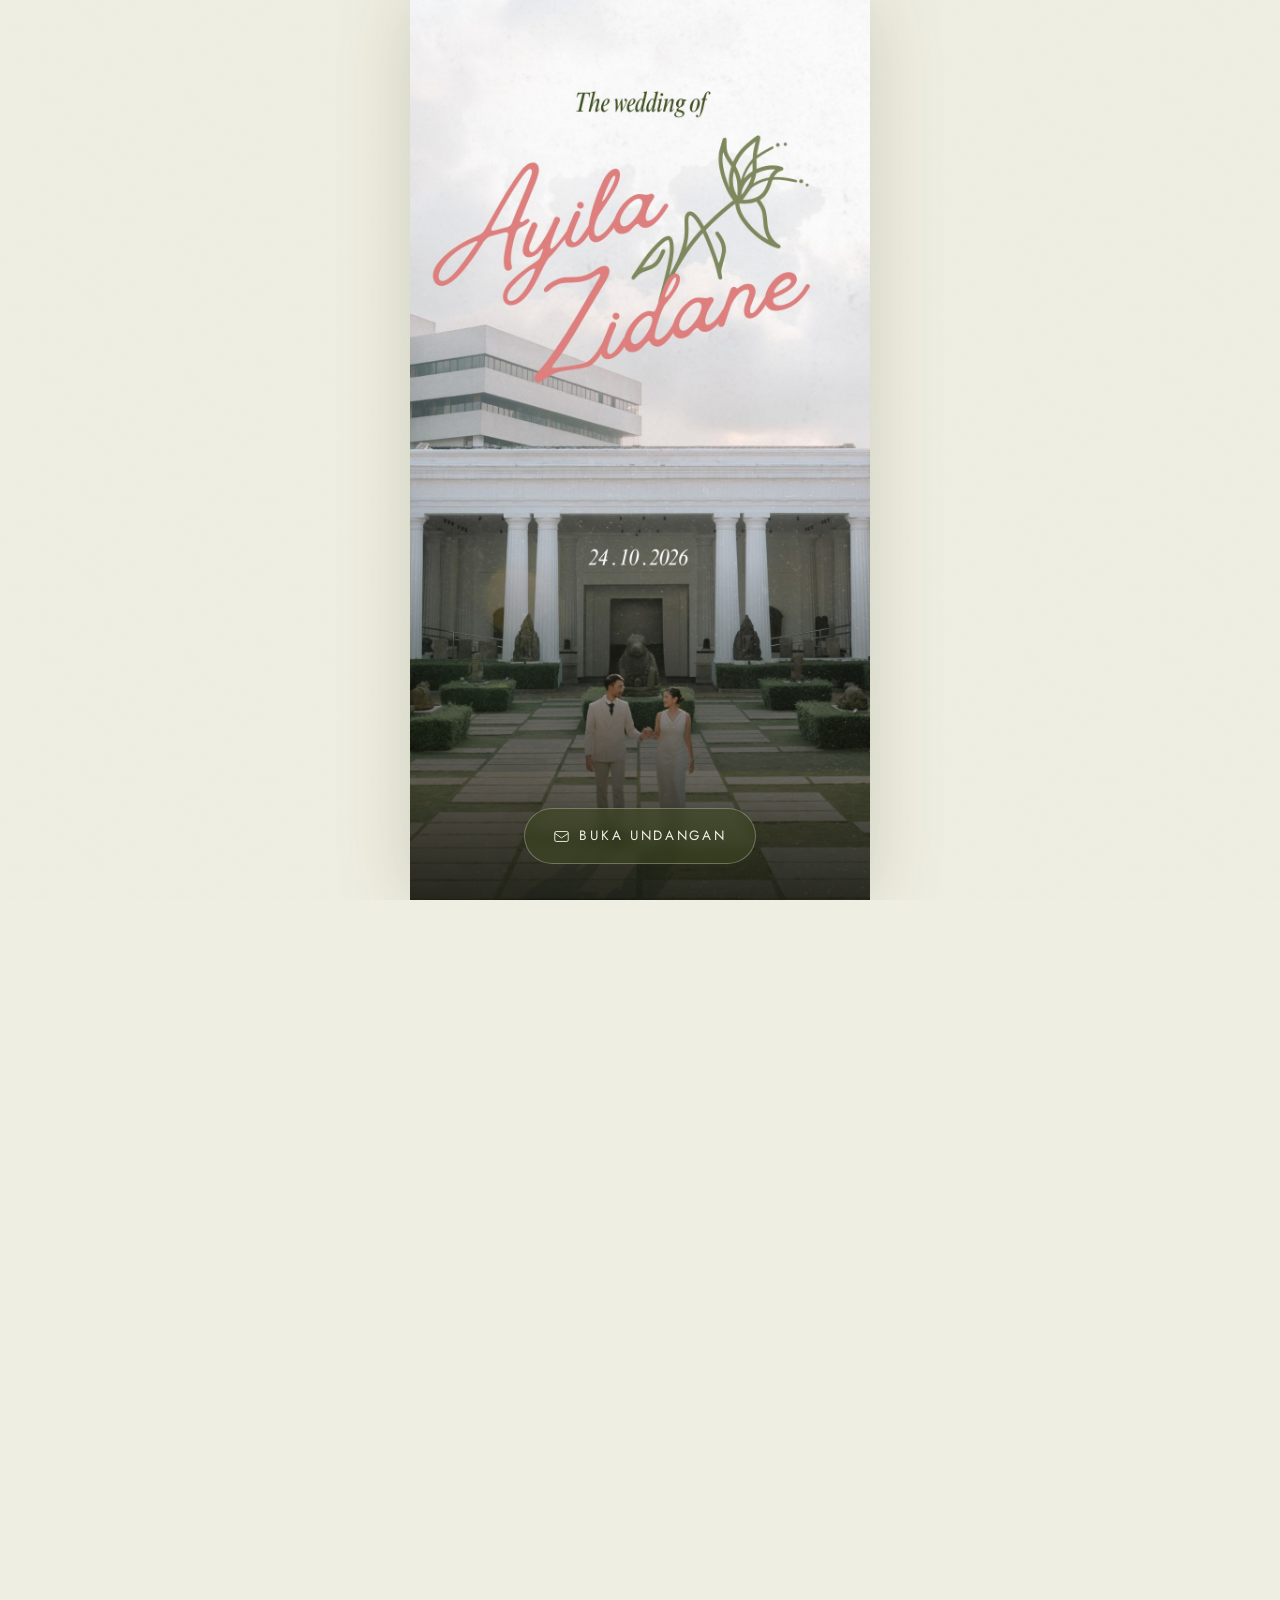
==== index.html @ 8ff5436b "Consolidate the gallery into one mixed "Our Moment" section after gift - Merged the two gallery sect" ====
<!DOCTYPE html>
<html lang="id">
<head>
<meta charset="utf-8">
<meta name="viewport" content="width=device-width, initial-scale=1, viewport-fit=cover, maximum-scale=5">
<meta name="theme-color" content="#efeee2">
<title>Wedding Invitation</title>
<meta name="description" content="Wedding Invitation">
<meta property="og:type" content="website">
<meta property="og:title" id="ogTitle" content="Wedding Invitation">
<meta property="og:description" id="ogDesc" content="">
<meta property="og:image" id="ogImage" content="">
<link rel="preconnect" href="https://fonts.googleapis.com">
<link rel="preconnect" href="https://fonts.gstatic.com" crossorigin>
<link href="https://fonts.googleapis.com/css2?family=Cormorant+Garamond:ital,wght@0,300;0,400;0,500;0,600;1,300;1,400&family=Jost:wght@300;400;500&family=Pinyon+Script&display=swap" rel="stylesheet">
<link rel="stylesheet" href="styles.css">
</head>
<body class="is-locked">

<!-- ============ SVG SPRITE (botanical ornaments + icons) ============ -->
<svg width="0" height="0" style="position:absolute" aria-hidden="true">
  <defs>
    <symbol id="i-leafcorner" viewBox="0 0 200 200">
      <g fill="none" stroke="currentColor" stroke-width="1.1" stroke-linecap="round">
        <path d="M6 194C6 108 62 34 150 8"/>
        <path d="M30 168c22-10 30-30 26-52M30 168c-14-18-12-38 2-52"/>
        <path d="M62 128c24-6 34-24 34-46M62 128c-16-16-18-36-6-52"/>
        <path d="M100 88c24-2 36-18 40-40M100 88c-14-18-14-38 0-52"/>
      </g>
      <g fill="currentColor" opacity=".5">
        <ellipse cx="56" cy="116" rx="9" ry="4" transform="rotate(-42 56 116)"/>
        <ellipse cx="92" cy="76" rx="9" ry="4" transform="rotate(-42 92 76)"/>
        <ellipse cx="128" cy="40" rx="9" ry="4" transform="rotate(-42 128 40)"/>
      </g>
    </symbol>
    <symbol id="i-rings" viewBox="0 0 24 24"><g fill="none" stroke="currentColor" stroke-width="1.3"><circle cx="9" cy="15" r="6"/><circle cx="15" cy="15" r="6"/><path d="M12 3.2 9.8 6.6h4.4z"/></g></symbol>
    <symbol id="i-glasses" viewBox="0 0 24 24"><g fill="none" stroke="currentColor" stroke-width="1.3" stroke-linecap="round"><path d="M4 3h6l-1.6 6a1.9 1.9 0 0 1-3.7 0z"/><path d="M7 12v8M5 20.5h4"/><path d="M14 3h6l-1.6 6a1.9 1.9 0 0 1-3.7 0z"/><path d="M17 12v8M15 20.5h4"/></g></symbol>
    <symbol id="i-pin" viewBox="0 0 24 24"><g fill="none" stroke="currentColor" stroke-width="1.3"><path d="M12 21s7-6.3 7-11.4A7 7 0 0 0 5 9.6C5 14.7 12 21 12 21z"/><circle cx="12" cy="9.6" r="2.6"/></g></symbol>
    <symbol id="i-cal" viewBox="0 0 24 24"><g fill="none" stroke="currentColor" stroke-width="1.3"><rect x="3.5" y="5" width="17" height="16" rx="2.5"/><path d="M3.5 10h17M8 3v4M16 3v4"/></g></symbol>
    <symbol id="i-gift" viewBox="0 0 24 24"><g fill="none" stroke="currentColor" stroke-width="1.3"><rect x="3" y="9" width="18" height="12" rx="2"/><path d="M3 13h18M12 9v12"/><path d="M12 9S10.5 3.8 8 4.2 7 9 12 9zM12 9s1.5-5.2 4-4.8S17 9 12 9z"/></g></symbol>
    <symbol id="i-copy" viewBox="0 0 24 24"><g fill="none" stroke="currentColor" stroke-width="1.4"><rect x="9" y="9" width="11" height="12" rx="2"/><path d="M15 6H6a2 2 0 0 0-2 2v9"/></g></symbol>
    <symbol id="i-note" viewBox="0 0 24 24"><g fill="none" stroke="currentColor" stroke-width="1.3" stroke-linecap="round"><path d="M9 18V5l11-2v13"/><circle cx="6" cy="18" r="3"/><circle cx="17" cy="16" r="3"/></g></symbol>
    <symbol id="i-quote" viewBox="0 0 32 24"><g fill="currentColor" opacity=".35"><path d="M0 24V13C0 5.8 4.2 1 11 0l1.4 3.4C8.4 4.6 6.3 7 6.2 10.4H12V24zM19 24V13C19 5.8 23.2 1 30 0l1.4 3.4C27.4 4.6 25.3 7 25.2 10.4H31V24z"/></g></symbol>
    <symbol id="i-tennis" viewBox="0 0 24 24"><g fill="none" stroke="currentColor" stroke-width="1.3"><circle cx="12" cy="12" r="9"/><path d="M4.2 7.2C7 9.6 7 14.4 4.2 16.8M19.8 7.2C17 9.6 17 14.4 19.8 16.8"/></g></symbol>
    <symbol id="i-tree" viewBox="0 0 24 24"><g fill="none" stroke="currentColor" stroke-width="1.3" stroke-linejoin="round" stroke-linecap="round"><path d="M12 2 7 10h3l-4.5 7H10v4h4v-4h4.5L14 10h3z"/></g></symbol>
    <symbol id="i-museum" viewBox="0 0 24 24"><g fill="none" stroke="currentColor" stroke-width="1.3" stroke-linecap="round" stroke-linejoin="round"><path d="M3 9 12 3l9 6"/><path d="M3.5 9.5h17v2h-17z"/><path d="M5.5 11.5v8M9.5 11.5v8M12 11.5v8M14.5 11.5v8M18.5 11.5v8"/><path d="M3 20.5h18"/></g></symbol>
    <symbol id="i-close" viewBox="0 0 24 24"><path d="M5 5l14 14M19 5 5 19" stroke="currentColor" stroke-width="1.6" stroke-linecap="round" fill="none"/></symbol>
    <symbol id="i-chevron" viewBox="0 0 24 24"><path d="M15 5 8 12l7 7" stroke="currentColor" stroke-width="1.6" fill="none" stroke-linecap="round" stroke-linejoin="round"/></symbol>
  </defs>
</svg>

<!-- ============ COVER ============ -->
<section id="cover" class="cover">
  <div class="cover__card">
    <div class="cover__bg" aria-hidden="true"><img id="coverPhoto" alt=""></div>
    <div class="cover__scrim" aria-hidden="true"></div>

    <div class="cover__bottom">
      <div class="cover__guest cv-d" id="coverGuestBlock" hidden>
        <p class="cover__guest-name" id="guestName">&nbsp;</p>
      </div>

      <button type="button" class="btn btn--open cv-e" id="openBtn">
        <svg class="btn__ico" viewBox="0 0 24 24" aria-hidden="true"><g fill="none" stroke="currentColor" stroke-width="1.3"><rect x="2.5" y="5" width="19" height="14" rx="2"/><path d="M2.5 7.5 12 14l9.5-6.5"/></g></svg>
        <span>Buka Undangan</span>
      </button>
    </div>
  </div>
</section>

<!-- ============ INVITATION ============ -->
<main id="invitation" class="invitation" aria-hidden="true">

  <!-- COUPLE -->
  <section class="sec sec--couple" id="sec-couple">
    <div class="wrap">
      <header class="sec__head reveal">
        <p class="eyebrow">Bismillahirrahmanirrahim</p>
        <h2 class="sec__title">Assalamu'alaikum Wr. Wb.</h2>
        <p class="sec__lede">Dengan memohon rahmat dan ridho Allah SWT, kami bermaksud menyelenggarakan pernikahan putra-putri kami:</p>
        <img class="divider" src="assets/img/divider.png" alt="">
      </header>

      <article class="person reveal" id="personBride">
        <div class="person__portrait"><span class="person__mono" data-mono></span><img alt="" data-photo hidden></div>
        <h3 class="person__name" data-name></h3>
        <p class="person__order" data-order></p>
        <p class="person__parents"><span data-father></span><br><span class="amp">&amp;</span><br><span data-mother></span></p>
        <a class="person__ig" data-ig hidden target="_blank" rel="noopener">
          <svg viewBox="0 0 24 24" aria-hidden="true"><g fill="none" stroke="currentColor" stroke-width="1.4"><rect x="3" y="3" width="18" height="18" rx="5"/><circle cx="12" cy="12" r="4"/><circle cx="17.2" cy="6.8" r="1.1" fill="currentColor" stroke="none"/></g></svg>
        </a>
      </article>

      <div class="amp-big reveal" aria-hidden="true">&amp;</div>

      <article class="person reveal" id="personGroom">
        <div class="person__portrait"><span class="person__mono" data-mono></span><img alt="" data-photo hidden></div>
        <h3 class="person__name" data-name></h3>
        <p class="person__order" data-order></p>
        <p class="person__parents"><span data-father></span><br><span class="amp">&amp;</span><br><span data-mother></span></p>
        <a class="person__ig" data-ig hidden target="_blank" rel="noopener">
          <svg viewBox="0 0 24 24" aria-hidden="true"><g fill="none" stroke="currentColor" stroke-width="1.4"><rect x="3" y="3" width="18" height="18" rx="5"/><circle cx="12" cy="12" r="4"/><circle cx="17.2" cy="6.8" r="1.1" fill="currentColor" stroke="none"/></g></svg>
        </a>
      </article>
    </div>
  </section>

  <!-- COUNTDOWN -->
  <section class="sec sec--count" id="sec-countdown">
    <div class="wrap reveal">
      <p class="eyebrow eyebrow--light">Menuju Hari Bahagia</p>
      <h2 class="sec__title sec__title--light" id="countDate"></h2>
      <div class="count" id="countdown" role="timer" aria-live="off">
        <div class="count__cell"><span class="count__num" data-cd="d">00</span><span class="count__lbl">Hari</span></div>
        <div class="count__cell"><span class="count__num" data-cd="h">00</span><span class="count__lbl">Jam</span></div>
        <div class="count__cell"><span class="count__num" data-cd="m">00</span><span class="count__lbl">Menit</span></div>
        <div class="count__cell"><span class="count__num" data-cd="s">00</span><span class="count__lbl">Detik</span></div>
      </div>
      <p class="count__done" id="countDone" hidden>Alhamdulillah — hari bahagia telah tiba.</p>
      <a class="btn btn--ghost" id="calBtn" target="_blank" rel="noopener">
        <svg class="btn__ico" aria-hidden="true"><use href="#i-cal"/></svg>
        <span>Save the Date</span>
      </a>
    </div>
  </section>

  <!-- EVENTS -->
  <section class="sec sec--events" id="sec-events">
    <div class="wrap">
      <header class="sec__head reveal">
        <p class="eyebrow">Save The Date</p>
        <h2 class="sec__title">Rangkaian Acara</h2>
        <img class="divider" src="assets/img/divider.png" alt="">
      </header>
      <div class="events" id="eventsList"></div>
      <div class="map map--events reveal">
        <iframe id="mapFrame" title="Peta lokasi acara" loading="lazy" referrerpolicy="no-referrer-when-downgrade" allowfullscreen></iframe>
      </div>
    </div>
  </section>

  <!-- RSVP -->
  <section class="sec sec--rsvp" id="sec-rsvp">
    <div class="wrap wrap--narrow">
      <header class="sec__head reveal">
        <p class="eyebrow">RSVP</p>
        <h2 class="sec__title">Konfirmasi Kehadiran</h2>
        <p class="sec__lede">Mohon konfirmasi kehadiran Anda dan tinggalkan pesan untuk kedua mempelai.</p>
        <img class="divider" src="assets/img/divider.png" alt="">
      </header>

      <form class="form reveal" id="rsvpForm" novalidate>
        <div class="field">
          <label for="fName">Nama Lengkap <span class="req">*</span></label>
          <input type="text" id="fName" name="name" autocomplete="name" required maxlength="80" placeholder="Nama Anda">
          <p class="err" data-err="name"></p>
        </div>

        <div class="field">
          <span class="label">Konfirmasi Kehadiran <span class="req">*</span></span>
          <div class="segmented" role="radiogroup" aria-label="Konfirmasi Kehadiran">
            <label class="seg"><input type="radio" name="attendance" value="Hadir" required><span>Hadir</span></label>
            <label class="seg"><input type="radio" name="attendance" value="Tidak Hadir"><span>Tidak Hadir</span></label>
          </div>
          <p class="err" data-err="attendance"></p>
        </div>

        <div class="field" id="guestsField">
          <label for="fGuests">Jumlah Tamu</label>
          <div class="stepper">
            <button type="button" class="stepper__btn" data-step="-1" aria-label="Kurangi">−</button>
            <input type="number" id="fGuests" name="guests" value="1" min="1" max="5" inputmode="numeric" readonly>
            <button type="button" class="stepper__btn" data-step="1" aria-label="Tambah">+</button>
          </div>
          <p class="hint" id="guestsHint">Termasuk Anda sendiri.</p>
        </div>

        <div class="field">
          <label for="fMessage">Ucapan &amp; Doa <span class="req">*</span></label>
          <textarea id="fMessage" name="message" rows="4" required maxlength="500" placeholder="Tulis ucapan dan doa terbaik Anda…"></textarea>
          <p class="hint"><span id="charCount">0</span>/500</p>
          <p class="err" data-err="message"></p>
        </div>

        <button type="submit" class="btn btn--solid" id="submitBtn">
          <span class="btn__label">Kirim Ucapan</span>
          <span class="spinner" aria-hidden="true"></span>
        </button>
        <p class="form__status" id="formStatus" role="status" aria-live="polite"></p>
      </form>
    </div>
  </section>

  <!-- WISHES -->
  <section class="sec sec--wishes" id="sec-wishes">
    <div class="wrap wrap--narrow">
      <header class="sec__head reveal">
        <p class="eyebrow">Ucapan &amp; Doa</p>
        <h2 class="sec__title">Wedding Wishes</h2>
        <p class="sec__lede"><span id="wishCount">0</span> ucapan telah dikirim</p>
        <img class="divider" src="assets/img/divider.png" alt="">
      </header>
      <div class="wishes" id="wishesList" aria-live="polite">
        <div class="wishes__empty" id="wishesEmpty">
          <svg class="wishes__empty-ico" aria-hidden="true"><use href="#i-quote"/></svg>
          <p>Belum ada ucapan. Jadilah yang pertama mengirim doa.</p>
        </div>
      </div>
      <button type="button" class="btn btn--ghost btn--sm" id="moreWishes" hidden>Lihat Lebih Banyak</button>
    </div>
  </section>

  <!-- GIFT -->
  <section class="sec sec--gift" id="sec-gift">
    <div class="wrap wrap--narrow">
      <header class="sec__head reveal">
        <svg class="gift__ico" aria-hidden="true"><use href="#i-gift"/></svg>
        <h2 class="sec__title" id="giftHeading"></h2>
        <p class="sec__lede" id="giftIntro"></p>
      </header>
      <div class="gift" id="giftAccounts"></div>
      <div class="gift-qris reveal" id="giftQris" hidden></div>
      <div class="gift-card gift-registry reveal" id="giftRegistry" hidden></div>
      <div class="gift-addr reveal" id="giftAddress"></div>
    </div>
  </section>

  <!-- GALLERY -->
  <section class="sec sec--gallery" id="sec-gallery">
    <div class="wrap">
      <header class="sec__head reveal">
        <h2 class="sec__title" id="galleryTitle"></h2>
        <img class="divider" src="assets/img/divider.png" alt="">
      </header>
    </div>
    <div class="gallery-marquee reveal" id="galleryGrid">
      <div class="gallery-row"><div class="gallery-track" id="galleryRow1"></div></div>
      <div class="gallery-row"><div class="gallery-track" id="galleryRow2"></div></div>
    </div>
  </section>

  <!-- CLOSING -->
  <section class="sec sec--closing" id="sec-closing">
    <svg class="orn orn--tl orn--light" aria-hidden="true"><use href="#i-leafcorner"/></svg>
    <svg class="orn orn--br orn--light" aria-hidden="true"><use href="#i-leafcorner"/></svg>
    <div class="wrap wrap--narrow reveal">
      <p class="closing__text" id="closingText"></p>
      <p class="closing__salam">Wassalamu'alaikum Wr. Wb.</p>
      <p class="closing__signoff" id="closingSignoff"></p>
      <h2 class="closing__names" id="closingNames"></h2>
      <img class="divider divider--light" src="assets/img/divider-light.png" alt="">
      <p class="closing__families" id="closingFamilies"></p>
    </div>
    <footer class="foot">
      <p id="footNames"></p>
      <p class="foot__meta">Made with love · 2026</p>
    </footer>
  </section>
</main>

<!-- FLOATING MUSIC BUTTON -->
<button type="button" class="music" id="musicBtn" hidden aria-label="Putar musik">
  <svg class="music__ico" aria-hidden="true"><use href="#i-note"/></svg>
  <span class="music__ring" aria-hidden="true"></span>
</button>
<audio id="audio" loop preload="auto"></audio>

<!-- PREWEDDING LIGHTBOX -->
<div class="lightbox" id="lightbox" aria-hidden="true">
  <button type="button" class="lightbox__close" id="lightboxClose" aria-label="Tutup">
    <svg aria-hidden="true"><use href="#i-close"/></svg>
  </button>
  <button type="button" class="lightbox__nav lightbox__nav--prev" id="lightboxPrev" aria-label="Foto sebelumnya">
    <svg aria-hidden="true"><use href="#i-chevron"/></svg>
  </button>
  <button type="button" class="lightbox__nav lightbox__nav--next" id="lightboxNext" aria-label="Foto berikutnya">
    <svg aria-hidden="true"><use href="#i-chevron"/></svg>
  </button>
  <div class="lightbox__stage">
    <img id="lightboxImg" src="" alt="">
    <p class="lightbox__caption" id="lightboxCaption"></p>
  </div>
</div>

<!-- TOAST -->
<div class="toast" id="toast" role="status" aria-live="polite"></div>

<script src="config.js"></script>
<script src="app.js"></script>
</body>
</html>
---- styles.css ----
/* =============================================================
   AYILA & ZIDANE — Olive, Cream & Dusty Rose Botanical
   Mobile-first · premium · responsive
   ============================================================= */

/* ---------- TOKENS ----------
   Palette from the prewedding floral moodboard: dark olive, cream,
   dusty rose and sage — see README for the reference swatch.        */
:root{
  --ivory:#efeee2;
  --ivory-2:#e9e9d9;
  --ivory-3:#e4e3cf;
  --paper:#f3f2e9;
  --ink:#3e4921;
  --ink-2:#515b37;
  --muted:#656d4d;
  --sage:#7f8460;
  --sage-d:#5e6640;
  --sage-l:#c0c0a0;
  --gold:#9d786d;
  --gold-l:#e8c0b5;
  --line:rgba(127,132,96,.28);
  --shadow-s:0 1px 2px rgba(62,73,33,.05), 0 4px 14px rgba(62,73,33,.05);
  --shadow-m:0 2px 6px rgba(62,73,33,.06), 0 14px 40px rgba(62,73,33,.09);

  --f-display:"Cormorant Garamond", "Iowan Old Style", Georgia, serif;
  --f-script:"Pinyon Script", "Cormorant Garamond", cursive;
  --f-sans:"Jost", -apple-system, BlinkMacSystemFont, "Segoe UI", Roboto, sans-serif;

  --wrap:min(560px, 100% - 44px);
  --wrap-narrow:min(480px, 100% - 44px);
  --r:14px;
  --ease:cubic-bezier(.22,.61,.36,1);
}

*,*::before,*::after{box-sizing:border-box}
html{-webkit-text-size-adjust:100%}
@media (prefers-reduced-motion:no-preference){ html{scroll-behavior:smooth} }

body{
  margin:0;
  background:var(--ivory);
  color:var(--ink);
  font-family:var(--f-sans);
  font-weight:300;
  font-size:15px;
  line-height:1.75;
  -webkit-font-smoothing:antialiased;
  text-rendering:optimizeLegibility;
  overflow-x:hidden;
}
body.is-locked{overflow:hidden; height:100dvh}

img{max-width:100%; display:block}
[hidden]{display:none !important}
button,input,textarea{font:inherit; color:inherit}
a{color:inherit}

/* subtle paper grain over everything */
body::after{
  content:""; position:fixed; inset:0; pointer-events:none; z-index:60; opacity:.35;
  background-image:url("data:image/svg+xml,%3Csvg xmlns='http://www.w3.org/2000/svg' width='140' height='140'%3E%3Cfilter id='n'%3E%3CfeTurbulence type='fractalNoise' baseFrequency='.85' numOctaves='3'/%3E%3CfeColorMatrix type='saturate' values='0'/%3E%3C/filter%3E%3Crect width='140' height='140' filter='url(%23n)' opacity='.055'/%3E%3C/svg%3E");
  mix-blend-mode:multiply;
}

/* ---------- SHARED ---------- */
.wrap{width:var(--wrap); margin-inline:auto}
.wrap--narrow{width:var(--wrap-narrow)}

.eyebrow{
  font-size:12.5px; letter-spacing:.34em; text-transform:uppercase;
  color:var(--gold); font-weight:400; margin:0 0 12px;
}
.eyebrow--light{color:var(--gold-l)}

.sec{padding:76px 0; position:relative}
.sec__head{text-align:center; margin-bottom:34px}
.sec__title{
  font-family:var(--f-display); font-weight:400; font-size:clamp(27px,7.6vw,36px);
  line-height:1.22; letter-spacing:.005em; margin:0 0 12px; color:var(--ink);
}
.sec__title--light{color:var(--paper)}
.sec__lede{
  margin:0 auto; max-width:38ch; color:var(--muted);
  font-size:15.5px; line-height:1.85;
}

.divider{display:block; width:150px; height:auto; margin:20px auto 0}
.divider--light{opacity:.9}

.orn{
  position:absolute; width:150px; height:150px; color:var(--sage);
  opacity:.26; pointer-events:none;
}
.orn--tl{top:0; left:0}
.orn--br{bottom:0; right:0; transform:rotate(180deg)}
.orn--light{color:var(--sage-l); opacity:.3}

/* ---------- BUTTONS ---------- */
.btn{
  display:inline-flex; align-items:center; justify-content:center; gap:9px;
  border:0; cursor:pointer; text-decoration:none;
  font-family:var(--f-sans); font-size:13.5px; font-weight:400;
  letter-spacing:.2em; text-transform:uppercase;
  padding:15px 28px; border-radius:999px;
  transition:transform .3s var(--ease), box-shadow .3s var(--ease), background .3s, color .3s;
  -webkit-tap-highlight-color:transparent;
}
.btn:active{transform:scale(.97)}
.btn__ico{width:17px; height:17px; flex:none}
.btn--open{
  background:rgba(62,73,33,.55); color:var(--paper); box-shadow:var(--shadow-m);
  border:1px solid rgba(243,242,233,.3); backdrop-filter:blur(6px);
}
.btn--solid{
  width:100%; background:var(--sage-d); color:var(--paper);
  box-shadow:0 8px 22px rgba(94,102,64,.28); position:relative; margin-top:6px;
}
.btn--solid[disabled]{opacity:.65; cursor:progress}
.btn--ghost{
  background:transparent; color:currentColor;
  border:1px solid currentColor; margin-top:26px; opacity:.9;
}
.btn--sm{padding:11px 22px; font-size:12.5px; margin-top:22px; color:var(--sage-d)}
.sec--count .btn--ghost{color:var(--gold-l)}

.spinner{
  position:absolute; width:16px; height:16px; border-radius:50%;
  border:2px solid rgba(255,255,255,.35); border-top-color:#fff;
  opacity:0; animation:spin .7s linear infinite;
}
.btn--solid.is-loading .btn__label{opacity:0}
.btn--solid.is-loading .spinner{opacity:1}
@keyframes spin{to{transform:rotate(360deg)}}

/* ============ COVER ============ */
.cover{
  position:fixed; inset:0; z-index:50;
  background:var(--ivory);
  overflow:hidden;
  transition:opacity .9s var(--ease), transform 1.1s var(--ease);
}
/* The photo already carries the eyebrow/names/date/honorific as part of
   its design, so the card is just the image at native phone proportions
   — centered with plain fill on either side once the viewport is wider
   than a phone, instead of stretching/cropping it across a whole desktop
   window. */
.cover__card{
  position:relative; width:100%; height:100%;
  display:flex; align-items:flex-end; justify-content:center;
  overflow:hidden;
}
@media (min-width:560px){
  .cover__card{max-width:460px; margin:0 auto; box-shadow:0 0 70px rgba(62,73,33,.18)}
}
.cover__bg{
  position:absolute; inset:0; z-index:0;
  background:
    radial-gradient(70% 55% at 50% 0%, rgba(192,192,160,.42), transparent 70%),
    radial-gradient(80% 60% at 50% 100%, rgba(232,192,181,.30), transparent 70%),
    linear-gradient(180deg,var(--ivory) 0%, var(--ivory-2) 55%, var(--ivory-3) 100%);
}
.cover__bg img{
  position:absolute; inset:0; width:100%; height:100%;
  object-fit:cover; object-position:center;
  opacity:0; transition:opacity 1s var(--ease); animation:coverZoom 24s ease-in-out infinite alternate;
}
.cover__bg img.is-ready{opacity:1}
@keyframes coverZoom{from{transform:scale(1)} to{transform:scale(1.06)}}
.cover__scrim{
  position:absolute; inset:0; z-index:1; pointer-events:none;
  background:linear-gradient(180deg, transparent 62%, rgba(20,24,14,.5) 84%, rgba(20,24,14,.72) 100%);
}
.cover__bottom{
  position:relative; z-index:2; width:100%; max-width:340px;
  padding:0 22px calc(env(safe-area-inset-bottom) + 36px);
  text-align:center;
}
.cover__guest{margin:0 auto 20px}
.cover__guest-name{
  /* Styled as a distinct "written in" touch rather than a label, since
     the photo itself already prints the generic honorific — this reads
     as a continuation of it, not a repeat. */
  margin:0; font-family:var(--f-script); font-size:32px; font-weight:400;
  color:var(--gold-l); line-height:1.2;
}
.cover.is-open{opacity:0; transform:scale(1.08); pointer-events:none}

/* cover entrance */
.cv-d,.cv-e{opacity:0; transform:translateY(16px); animation:rise .95s var(--ease) forwards}
.cv-d{animation-delay:.5s} .cv-e{animation-delay:.75s}
@keyframes rise{to{opacity:1; transform:none}}

/* ============ INVITATION ============ */
.invitation{opacity:0; transition:opacity .8s var(--ease) .15s}
.invitation.is-shown{opacity:1}

.reveal{opacity:0; transform:translateY(26px); transition:opacity .85s var(--ease), transform .85s var(--ease)}
.reveal.in{opacity:1; transform:none}
@media (prefers-reduced-motion:reduce){
  .reveal{opacity:1; transform:none; transition:none}
  .cv-a,.cv-b,.cv-c,.cv-d,.cv-e{opacity:1; transform:none; animation:none}
  .cover__bg{animation:none}
}

/* ---------- COUPLE ---------- */
.sec--couple{background:var(--ivory); text-align:center; overflow:hidden}
.sec--couple::before{
  content:""; position:absolute; left:0; right:0; top:-40px; bottom:-40px; z-index:0;
  background:url("assets/img/bg-venue.jpg") center/cover no-repeat;
  opacity:.22; pointer-events:none;
  transform:translateY(var(--bg-shift, 0px)); will-change:transform;
}
.sec--couple .wrap{position:relative; z-index:1}
.person{margin:0 auto; max-width:400px}
.person__portrait{
  width:170px; height:214px; margin:0 auto 22px;
  border-radius:999px 999px 999px 999px;
  background:linear-gradient(160deg,var(--ivory-3),var(--ivory-2));
  border:1px solid var(--line);
  display:grid; place-items:center; overflow:hidden;
  box-shadow:var(--shadow-s); position:relative;
}
.person__portrait::after{
  content:""; position:absolute; inset:7px; border-radius:inherit;
  border:1px solid rgba(157,120,109,.35); pointer-events:none;
}
.person__portrait img{width:100%; height:100%; object-fit:cover}
.person__mono{
  font-family:var(--f-script); font-size:56px; color:var(--sage); line-height:1;
}
.person__name{
  font-family:var(--f-display); font-weight:400; font-size:clamp(24px,6.6vw,30px);
  margin:0 0 6px; line-height:1.25;
}
.person__order{margin:0 0 8px; font-size:13px; letter-spacing:.2em; text-transform:uppercase; color:var(--gold)}
.person__parents{margin:0; color:var(--muted); font-size:15.5px; line-height:1.9}
.person__parents .amp{color:var(--sage); font-family:var(--f-display); font-size:15px}
.person__ig{
  display:inline-grid; place-items:center; width:38px; height:38px; margin-top:16px;
  border:1px solid var(--line); border-radius:50%; color:var(--sage-d);
}
.person__ig svg{width:17px; height:17px}
.amp-big{
  font-family:var(--f-script); font-size:64px; color:var(--gold);
  line-height:1; margin:34px 0; opacity:.9;
}

/* ---------- GALLERY ---------- */
.sec--gallery{background:linear-gradient(180deg,var(--ivory),var(--ivory-2))}

.gallery-marquee{display:flex; flex-direction:column; gap:10px; margin-top:36px}
.gallery-row{
  width:100%; min-width:0; overflow-x:auto; overflow-y:hidden; -webkit-overflow-scrolling:touch;
  scrollbar-width:none; -ms-overflow-style:none; overflow-anchor:none;
}
.gallery-row::-webkit-scrollbar{display:none}
.gallery-track{display:flex; gap:10px; width:max-content; padding:0 4px}

.gtile{
  position:relative; flex:none; width:130px; aspect-ratio:4/5; border-radius:12px; overflow:hidden;
  border:1px solid var(--line); background:var(--ivory-2); cursor:pointer; padding:0;
  box-shadow:var(--shadow-s); transition:transform .35s var(--ease); -webkit-tap-highlight-color:transparent;
}
.gtile:active{transform:scale(.97)}
.gtile img{
  position:absolute; inset:0; width:100%; height:100%; object-fit:cover;
  opacity:0; transition:opacity .6s var(--ease), transform .6s var(--ease);
}
.gtile.is-ready img{opacity:1}
@media (hover:hover){ .gtile:hover img{transform:scale(1.07)} }

@media (min-width:700px){
  .gallery-track{gap:16px; padding:0 6px}
  .gtile{width:190px}
}

/* ---------- LIGHTBOX ---------- */
.lightbox{
  position:fixed; inset:0; z-index:80; display:grid; place-items:center;
  background:rgba(20,24,20,.94); opacity:0; visibility:hidden; pointer-events:none;
  transition:opacity .35s var(--ease), visibility 0s .35s;
  padding:calc(env(safe-area-inset-top) + 14px) 14px calc(env(safe-area-inset-bottom) + 14px);
}
.lightbox.is-open{opacity:1; visibility:visible; pointer-events:auto; transition:opacity .35s var(--ease)}
.lightbox__stage{position:relative; max-width:min(560px,92vw); text-align:center}
.lightbox__stage img{
  max-width:100%; max-height:74vh; border-radius:10px; margin:0 auto; display:block;
  box-shadow:0 20px 60px rgba(0,0,0,.4); transform:scale(.96); transition:transform .35s var(--ease);
}
.lightbox.is-open .lightbox__stage img{transform:scale(1)}
.lightbox__caption{margin:16px 0 0; font-size:13px; letter-spacing:.2em; text-transform:uppercase; color:rgba(243,242,233,.75)}
.lightbox__close,.lightbox__nav{
  position:fixed; z-index:2; display:grid; place-items:center; cursor:pointer;
  width:42px; height:42px; border-radius:50%; border:1px solid rgba(243,242,233,.3);
  background:rgba(243,242,233,.08); color:var(--paper); backdrop-filter:blur(4px);
  transition:background .25s;
}
.lightbox__close:active,.lightbox__nav:active{background:rgba(243,242,233,.22)}
.lightbox__close{top:calc(env(safe-area-inset-top) + 16px); right:16px}
.lightbox__nav svg,.lightbox__close svg{width:17px; height:17px}
.lightbox__nav--prev{left:10px; top:50%; transform:translateY(-50%)}
.lightbox__nav--next{right:10px; top:50%; transform:translateY(-50%)}
.lightbox__nav--next svg{transform:scaleX(-1)}
@media (min-width:700px){
  .lightbox__nav--prev{left:26px}
  .lightbox__nav--next{right:26px}
}

/* ---------- COUNTDOWN ---------- */
.sec--count{
  background:
    linear-gradient(rgba(62,73,33,.86), rgba(62,73,33,.92)),
    radial-gradient(90% 70% at 20% 10%, #5d6e3d, #3e4921);
  color:var(--paper); text-align:center; padding:80px 0;
}
.sec--count .sec__title{margin-bottom:28px}
.count{display:grid; grid-template-columns:repeat(4,1fr); gap:8px; max-width:400px; margin:0 auto}
.count__cell{
  background:rgba(243,242,233,.07); border:1px solid rgba(243,242,233,.16);
  border-radius:12px; padding:16px 4px 12px; backdrop-filter:blur(2px);
}
.count__num{
  display:block; font-family:var(--f-display); font-weight:400;
  font-size:clamp(26px,8vw,34px); line-height:1; color:var(--paper);
  font-variant-numeric:tabular-nums;
}
.count__lbl{
  display:block; margin-top:7px; font-size:11px; letter-spacing:.2em;
  text-transform:uppercase; color:var(--sage-l);
}
.count__done{margin-top:22px; font-family:var(--f-display); font-style:italic; font-size:18px; color:var(--gold-l)}

/* ---------- EVENTS ---------- */
.sec--events{background:linear-gradient(180deg,var(--ivory),var(--ivory-2)); overflow:hidden}
.sec--events::before{
  content:""; position:absolute; left:0; right:0; top:-40px; bottom:-40px; z-index:0;
  background:url("assets/img/bg-venue.jpg") center/cover no-repeat;
  opacity:.22; pointer-events:none;
  transform:translateY(var(--bg-shift, 0px)); will-change:transform;
}
.sec--events .wrap{position:relative; z-index:1}
.events{display:grid; gap:16px}
.event{
  background:var(--paper); border:1px solid var(--line); border-radius:var(--r);
  padding:28px 22px 24px; text-align:center; box-shadow:var(--shadow-s);
  position:relative; overflow:hidden;
}
.event::before{
  content:""; position:absolute; inset:0 0 auto; height:3px;
  background:linear-gradient(90deg,transparent,var(--gold-l),var(--sage-l),transparent);
}
.event__ico{width:30px; height:30px; color:var(--sage); margin:0 auto 12px; display:block}
.event__name{font-family:var(--f-display); font-size:26px; font-weight:400; margin:0 0 2px}
.event__sub{margin:0 0 16px; font-size:12px; letter-spacing:.24em; text-transform:uppercase; color:var(--gold)}
.event__time{
  font-family:var(--f-display); font-size:20px; color:var(--ink); margin:0;
  font-variant-numeric:tabular-nums;
}
.event__note{margin:2px 0 0; font-size:14px; color:var(--muted); letter-spacing:.1em}
.event__rule{height:1px; background:var(--line); margin:16px auto; width:60%}
.event__place{margin:0; font-size:15.5px; color:var(--ink-2)}
.event__addr{margin:4px 0 0; font-size:14.5px; color:var(--muted); line-height:1.7}
.event__links{display:flex; gap:10px; justify-content:center; flex-wrap:wrap; margin-top:18px}
.chip{
  display:inline-flex; align-items:center; gap:7px; text-decoration:none;
  border:1px solid var(--line); border-radius:999px; padding:9px 16px;
  font-size:12.5px; letter-spacing:.16em; text-transform:uppercase; color:var(--sage-d);
  background:var(--ivory); transition:background .25s, color .25s;
}
.chip svg{width:14px; height:14px}
.chip:active{background:var(--sage-d); color:var(--paper)}

/* ---------- MAP ---------- */
.map{
  border-radius:var(--r); overflow:hidden; border:1px solid var(--line);
  box-shadow:var(--shadow-s); background:var(--ivory-3);
}
.map iframe{width:100%; height:260px; border:0; display:block; filter:saturate(.85)}
.map--events{margin-top:18px}

/* ---------- FORM ---------- */
.sec--rsvp{background:linear-gradient(180deg,var(--ivory-2),var(--ivory))}
.form{display:grid; gap:20px}
.field{display:grid; gap:8px}
.field label,.field .label{
  font-size:13px; letter-spacing:.18em; text-transform:uppercase; color:var(--ink-2);
}
.req{color:var(--gold)}
input[type=text],input[type=number],textarea{
  width:100%; background:var(--paper); border:1px solid var(--line);
  border-radius:10px; padding:14px 15px; font-size:15px; font-weight:300;
  transition:border-color .25s, box-shadow .25s; -webkit-appearance:none;
}
input:focus,textarea:focus{
  outline:0; border-color:var(--sage); box-shadow:0 0 0 3px rgba(127,132,96,.16);
}
textarea{resize:vertical; min-height:110px; line-height:1.7}
::placeholder{color:var(--muted)}
.hint{margin:0; font-size:13.5px; color:var(--muted); letter-spacing:.04em}
.err{margin:0; font-size:13.5px; color:#a8543f; min-height:0}
.field.is-error input,.field.is-error textarea{border-color:#c98a76}

.segmented{display:grid; grid-template-columns:1fr 1fr; gap:10px}
.seg{position:relative; cursor:pointer}
.seg input{position:absolute; opacity:0; width:0; height:0}
.seg span{
  display:grid; place-items:center; padding:14px 8px; text-align:center;
  background:var(--paper); border:1px solid var(--line); border-radius:10px;
  font-size:15.5px; letter-spacing:.04em; transition:all .28s var(--ease);
}
.seg input:checked + span{
  background:var(--sage-d); border-color:var(--sage-d); color:var(--paper);
  box-shadow:0 6px 18px rgba(94,102,64,.25);
}
.seg input:focus-visible + span{box-shadow:0 0 0 3px rgba(127,132,96,.3)}

.stepper{display:flex; align-items:center; gap:12px}
.stepper__btn{
  width:46px; height:46px; flex:none; border-radius:50%; cursor:pointer;
  background:var(--paper); border:1px solid var(--line); color:var(--sage-d);
  font-size:20px; line-height:1; transition:all .25s;
}
.stepper__btn:active{background:var(--sage-d); color:var(--paper)}
.stepper__btn:disabled{opacity:.35; cursor:default; background:var(--paper); color:var(--sage-d)}
.stepper input{text-align:center; font-family:var(--f-display); font-size:20px; padding:12px}
#guestsField.is-hidden{display:none}

.form__status{margin:2px 0 0; text-align:center; font-size:15px; min-height:20px}
.form__status.ok{color:var(--sage-d)}
.form__status.bad{color:#a8543f}

/* ---------- WISHES ---------- */
.sec--wishes{background:var(--ivory)}
.wishes{display:grid; grid-template-columns:minmax(0,1fr); gap:12px}
.wish,.wish__top,.wish__meta{min-width:0}
.wish{
  background:var(--paper); border:1px solid var(--line); border-radius:var(--r);
  padding:18px 18px 16px; box-shadow:var(--shadow-s);
  animation:wishIn .55s var(--ease) both;
}
@keyframes wishIn{from{opacity:0; transform:translateY(14px)} to{opacity:1; transform:none}}
.wish__top{display:flex; align-items:center; gap:11px; margin-bottom:9px}
.wish__av{
  width:36px; height:36px; flex:none; border-radius:50%; display:grid; place-items:center;
  background:linear-gradient(150deg,var(--sage-l),var(--gold-l));
  font-family:var(--f-display); font-size:15px; color:#fff;
}
.wish__meta{flex:1 1 auto; min-width:0}
.wish__name{
  margin:0; font-family:var(--f-display); font-size:17px; line-height:1.3;
  white-space:nowrap; overflow:hidden; text-overflow:ellipsis;
}
.wish__when{margin:0; font-size:12.5px; letter-spacing:.1em; color:var(--muted)}
.wish__badge{
  margin-left:auto; flex:none; font-size:11px; letter-spacing:.14em; text-transform:uppercase;
  padding:4px 9px; border-radius:999px; border:1px solid var(--line); color:var(--sage-d);
}
.wish__badge.no{color:#a8543f; border-color:rgba(168,84,63,.3)}
.wish__msg{
  margin:0; font-family:var(--f-display); font-size:16.5px;
  line-height:1.8; color:var(--ink-2); overflow-wrap:anywhere;
}
.wishes__empty{text-align:center; padding:34px 10px; color:var(--muted)}
.wishes__empty-ico{width:28px; height:22px; margin:0 auto 12px; display:block; color:var(--sage-l)}
.wishes__empty p{margin:0; font-size:15.5px}
#moreWishes{display:block; margin-inline:auto}

/* ---------- GIFT ---------- */
.sec--gift{background:linear-gradient(180deg,var(--ivory),var(--ivory-2))}
.gift__ico{width:30px; height:30px; color:var(--gold); margin:0 auto 14px; display:block}
.gift{display:grid; gap:14px}
.gift-card{
  background:linear-gradient(150deg,var(--paper),var(--ivory-2));
  border:1px solid var(--line); border-radius:var(--r);
  padding:24px 20px; text-align:center; box-shadow:var(--shadow-s);
  position:relative; overflow:hidden;
}
.gift-card::after{
  content:""; position:absolute; right:-30px; bottom:-30px; width:110px; height:110px;
  border-radius:50%; background:radial-gradient(circle,rgba(232,192,181,.28),transparent 70%);
}
.gift-card__bank{
  margin:0 0 12px; font-size:13px; letter-spacing:.28em; text-transform:uppercase; color:var(--gold);
}
.gift-card__num{
  margin:0; font-family:var(--f-display); font-size:clamp(24px,7vw,30px);
  letter-spacing:.06em; font-variant-numeric:tabular-nums; color:var(--ink);
}
.gift-card__holder{margin:6px 0 0; font-size:14.5px; color:var(--muted); letter-spacing:.08em}
.copy{
  margin-top:16px; display:inline-flex; align-items:center; gap:8px; cursor:pointer;
  background:var(--sage-d); color:var(--paper); border:0; border-radius:999px;
  padding:11px 20px; font-size:12.5px; letter-spacing:.18em; text-transform:uppercase;
  transition:transform .25s var(--ease), background .25s; position:relative; z-index:1;
}
.copy:active{transform:scale(.96)}
.copy.done{background:var(--gold)}
.copy svg{width:14px; height:14px}
.gift-qris{margin-top:16px; text-align:center}
.gift-qris__img{
  width:100%; max-width:260px; margin:0 auto; border-radius:var(--r);
  border:1px solid var(--line); box-shadow:var(--shadow-s);
}
.gift-qris__label{margin:12px 0 0; font-size:12.5px; color:var(--muted); letter-spacing:.04em}
.gift-registry{margin-top:14px}
.gift-registry__text{margin:0 0 14px; font-size:14.5px; color:var(--muted); line-height:1.7}
.gift-registry .btn--solid{margin-top:0}
.gift-addr{
  margin-top:16px; background:var(--paper); border:1px dashed var(--line);
  border-radius:var(--r); padding:22px 20px; text-align:center;
}
.gift-addr__label{margin:0 0 8px; font-size:12.5px; letter-spacing:.26em; text-transform:uppercase; color:var(--gold)}
.gift-addr__to{margin:0 0 4px; font-family:var(--f-display); font-size:19px}
.gift-addr__val{margin:0; font-size:15.5px; line-height:1.85; color:var(--ink-2)}
.gift-addr__phone{margin:8px 0 0; font-size:15px; color:var(--muted)}

/* ---------- CLOSING ---------- */
.sec--closing{
  background:
    linear-gradient(rgba(62,73,33,.9), rgba(62,73,33,.95)),
    radial-gradient(90% 70% at 80% 10%, #5d6e3d, #3e4921);
  color:var(--paper); text-align:center; padding:88px 0 0; overflow:hidden;
}
.closing__text{margin:0 auto; max-width:40ch; color:rgba(243,242,233,.8); font-size:15.5px; line-height:1.9}
.closing__salam{margin:26px 0 0; font-family:var(--f-display); font-style:italic; font-size:19px; color:var(--gold-l)}
.closing__signoff{margin:30px 0 6px; font-size:13px; letter-spacing:.22em; text-transform:uppercase; color:rgba(243,242,233,.55)}
.closing__names{
  font-family:var(--f-display); font-weight:300; font-size:clamp(32px,10vw,44px);
  margin:0; line-height:1.15; color:var(--paper);
}
.closing__names .amp{font-family:var(--f-script); color:var(--gold-l); font-size:.7em}
.closing__families{margin:0; font-size:14.5px; color:rgba(243,242,233,.6); line-height:1.9}
.foot{
  margin-top:64px; padding:22px 20px calc(env(safe-area-inset-bottom) + 22px);
  border-top:1px solid rgba(243,242,233,.12);
}
.foot p{margin:0; font-size:13px; letter-spacing:.18em; text-transform:uppercase; color:rgba(243,242,233,.5)}
.foot__meta{margin-top:5px !important; letter-spacing:.1em !important; text-transform:none !important; font-size:12.5px !important; opacity:.7}

/* ---------- MUSIC BUTTON ---------- */
.music{
  position:fixed; z-index:55; cursor:pointer;
  right:16px; bottom:calc(env(safe-area-inset-bottom) + 16px);
  width:50px; height:50px; border-radius:50%; border:1px solid var(--line);
  background:rgba(243,242,233,.92); backdrop-filter:blur(8px);
  color:var(--sage-d); display:grid; place-items:center;
  box-shadow:var(--shadow-m); transition:transform .3s var(--ease);
  opacity:0; animation:rise .6s var(--ease) .4s forwards;
}
.music:active{transform:scale(.92)}
.music__ico{width:20px; height:20px; transition:transform .4s var(--ease)}
.music.is-playing .music__ico{animation:bob 2.2s ease-in-out infinite}
@keyframes bob{0%,100%{transform:translateY(0) rotate(0)}50%{transform:translateY(-2px) rotate(-8deg)}}
.music__ring{
  position:absolute; inset:-1px; border-radius:50%; border:1px solid var(--sage);
  opacity:0;
}
.music.is-playing .music__ring{animation:ring 2s ease-out infinite}
@keyframes ring{0%{opacity:.55; transform:scale(1)}100%{opacity:0; transform:scale(1.5)}}
.music:not(.is-playing) .music__ico{opacity:.5}

/* ---------- TOAST ---------- */
.toast{
  position:fixed; z-index:70; left:50%; bottom:calc(env(safe-area-inset-bottom) + 84px);
  transform:translate(-50%,14px); opacity:0; pointer-events:none;
  background:var(--ink); color:var(--paper); border-radius:999px;
  padding:11px 20px; font-size:14.5px; letter-spacing:.04em; white-space:nowrap;
  box-shadow:var(--shadow-m); transition:opacity .3s, transform .3s var(--ease);
  max-width:calc(100% - 40px); overflow:hidden; text-overflow:ellipsis;
}
.toast.show{opacity:1; transform:translate(-50%,0)}

/* ---------- TABLET / DESKTOP ---------- */
@media (min-width:700px){
  body{font-size:16px}
  .sec{padding:110px 0}
  .events{grid-template-columns:1fr 1fr; gap:20px}
  .map iframe{height:340px}
  .orn{width:220px; height:220px}
  .count{max-width:460px; gap:12px}
  .count__cell{padding:22px 6px 16px}
  .music{right:26px; bottom:26px; width:54px; height:54px}
}
@media (min-width:1000px){
  :root{--wrap:min(880px, 100% - 80px); --wrap-narrow:min(620px, 100% - 80px)}
  .sec--couple .wrap{display:grid; grid-template-columns:1fr auto 1fr; align-items:center; gap:24px}
  .sec--couple .sec__head{grid-column:1/-1}
  .amp-big{margin:0}
}

/* honor a device dark preference without abandoning the palette */
@media (prefers-color-scheme:dark){
  :root{--paper:#f3f2e9}
}
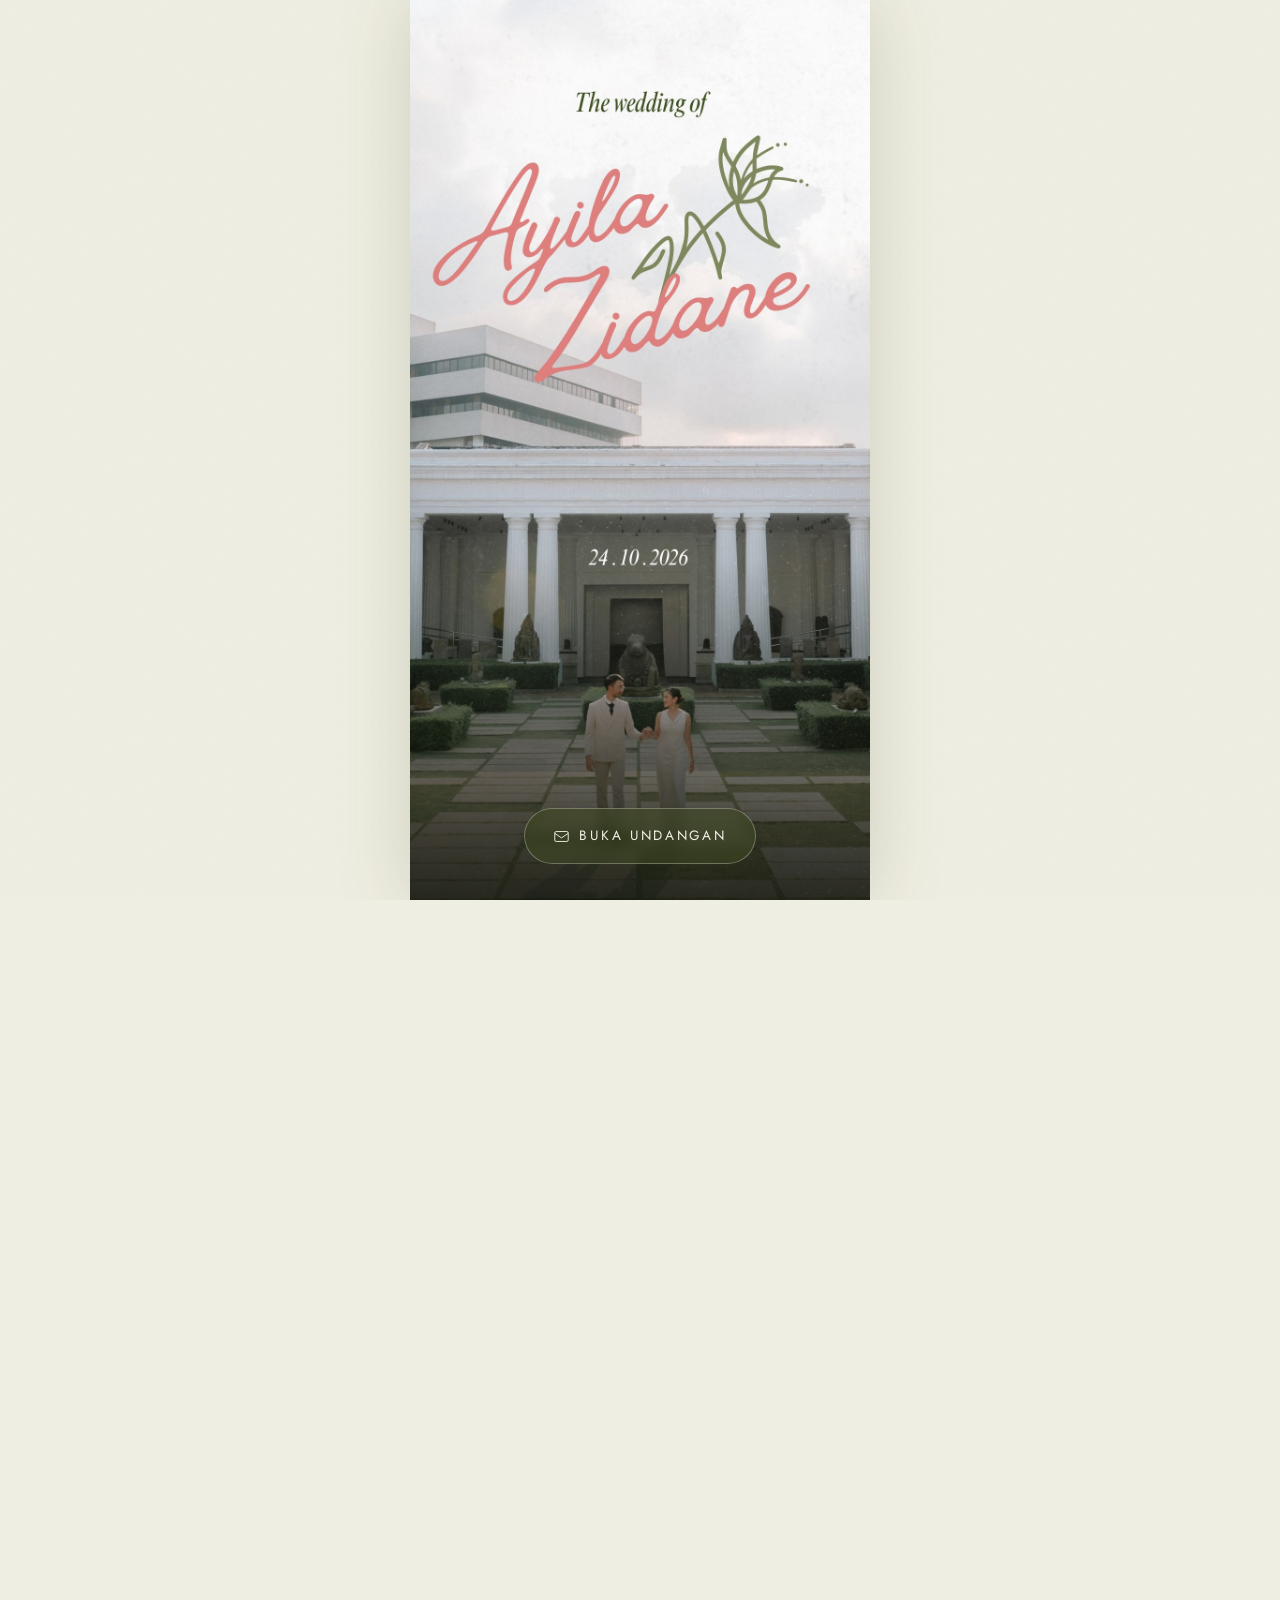
==== commit 65c57217: "Bold couple text, fix groom's name, switch bank to Ayila, QRIS as a card - Bumped font-weight to 600" ====
--- a/index.html
+++ b/index.html
@@ -12,7 +12,7 @@
 <meta property="og:image" id="ogImage" content="">
 <link rel="preconnect" href="https://fonts.googleapis.com">
 <link rel="preconnect" href="https://fonts.gstatic.com" crossorigin>
-<link href="https://fonts.googleapis.com/css2?family=Cormorant+Garamond:ital,wght@0,300;0,400;0,500;0,600;1,300;1,400&family=Jost:wght@300;400;500&family=Pinyon+Script&display=swap" rel="stylesheet">
+<link href="https://fonts.googleapis.com/css2?family=Cormorant+Garamond:ital,wght@0,300;0,400;0,500;0,600;1,300;1,400&family=Jost:wght@300;400;500&family=Lora:ital,wght@0,400;0,500;1,400&family=Pinyon+Script&display=swap" rel="stylesheet">
 <link rel="stylesheet" href="styles.css">
 </head>
 <body class="is-locked">
@@ -46,6 +46,9 @@
     <symbol id="i-museum" viewBox="0 0 24 24"><g fill="none" stroke="currentColor" stroke-width="1.3" stroke-linecap="round" stroke-linejoin="round"><path d="M3 9 12 3l9 6"/><path d="M3.5 9.5h17v2h-17z"/><path d="M5.5 11.5v8M9.5 11.5v8M12 11.5v8M14.5 11.5v8M18.5 11.5v8"/><path d="M3 20.5h18"/></g></symbol>
     <symbol id="i-close" viewBox="0 0 24 24"><path d="M5 5l14 14M19 5 5 19" stroke="currentColor" stroke-width="1.6" stroke-linecap="round" fill="none"/></symbol>
     <symbol id="i-chevron" viewBox="0 0 24 24"><path d="M15 5 8 12l7 7" stroke="currentColor" stroke-width="1.6" fill="none" stroke-linecap="round" stroke-linejoin="round"/></symbol>
+    <symbol id="i-bell" viewBox="0 0 24 24"><g fill="none" stroke="currentColor" stroke-width="1.3" stroke-linecap="round" stroke-linejoin="round"><path d="M6 10a6 6 0 0 1 12 0c0 4.2 1.4 6 2 6.6H4c.6-.6 2-2.4 2-6.6z"/><path d="M10 19.5a2 2 0 0 0 4 0"/></g></symbol>
+    <symbol id="i-lock" viewBox="0 0 24 24"><g fill="none" stroke="currentColor" stroke-width="1.3" stroke-linecap="round" stroke-linejoin="round"><rect x="5" y="10.5" width="14" height="10" rx="2"/><path d="M8 10.5v-3a4 4 0 0 1 8 0v3"/></g></symbol>
+    <symbol id="i-check" viewBox="0 0 24 24"><path d="M4.5 12.5 9.5 17.5 19.5 6.5" stroke="currentColor" stroke-width="1.7" fill="none" stroke-linecap="round" stroke-linejoin="round"/></symbol>
   </defs>
 </svg>
 
@@ -55,11 +58,12 @@
     <div class="cover__bg" aria-hidden="true"><img id="coverPhoto" alt=""></div>
     <div class="cover__scrim" aria-hidden="true"></div>
 
+    <div class="cover__top cv-c" id="coverGuestBlock" hidden>
+      <p class="cover__dear">Dear, <span id="guestName"></span></p>
+      <p class="cover__invite">We invite you to</p>
+    </div>
+
     <div class="cover__bottom">
-      <div class="cover__guest cv-d" id="coverGuestBlock" hidden>
-        <p class="cover__guest-name" id="guestName">&nbsp;</p>
-      </div>
-
       <button type="button" class="btn btn--open cv-e" id="openBtn">
         <svg class="btn__ico" viewBox="0 0 24 24" aria-hidden="true"><g fill="none" stroke="currentColor" stroke-width="1.3"><rect x="2.5" y="5" width="19" height="14" rx="2"/><path d="M2.5 7.5 12 14l9.5-6.5"/></g></svg>
         <span>Buka Undangan</span>
@@ -219,7 +223,7 @@
         <p class="sec__lede" id="giftIntro"></p>
       </header>
       <div class="gift" id="giftAccounts"></div>
-      <div class="gift-qris reveal" id="giftQris" hidden></div>
+      <div class="gift-card gift-qris reveal" id="giftQris" hidden></div>
       <div class="gift-card gift-registry reveal" id="giftRegistry" hidden></div>
       <div class="gift-addr reveal" id="giftAddress"></div>
     </div>
@@ -264,6 +268,33 @@
   <span class="music__ring" aria-hidden="true"></span>
 </button>
 <audio id="audio" loop preload="auto"></audio>
+
+<!-- HIDDEN SECRETS (easter eggs) -->
+<button type="button" class="eggs-bell" id="eggsBell" hidden aria-label="Rahasia">
+  <svg class="eggs-bell__ico" aria-hidden="true"><use href="#i-bell"/></svg>
+  <span class="eggs-bell__badge" id="eggsBadge">0/0</span>
+</button>
+
+<div class="eggs-modal" id="eggsModal" aria-hidden="true">
+  <button type="button" class="lightbox__close" id="eggsModalClose" aria-label="Tutup">
+    <svg aria-hidden="true"><use href="#i-close"/></svg>
+  </button>
+  <div class="eggs-modal__card">
+    <div id="eggsListView">
+      <p class="eyebrow">Rahasia</p>
+      <h3 class="sec__title" id="eggsListTitle">Temukan Semua Rahasia</h3>
+      <p class="eggs-modal__intro" id="eggsIntro"></p>
+      <div class="eggs-list" id="eggsList"></div>
+    </div>
+    <div id="eggsRevealView" hidden>
+      <p class="eyebrow" id="eggsRevealEyebrow">Rahasia Ditemukan</p>
+      <h3 class="sec__title" id="eggsRevealTitle"></h3>
+      <img class="eggs-modal__img" id="eggsRevealImg" alt="" hidden>
+      <p class="eggs-modal__text" id="eggsRevealText"></p>
+      <button type="button" class="btn btn--sm" id="eggsBackBtn">← Kembali ke daftar</button>
+    </div>
+  </div>
+</div>
 
 <!-- PREWEDDING LIGHTBOX -->
 <div class="lightbox" id="lightbox" aria-hidden="true">
--- a/styles.css
+++ b/styles.css
@@ -26,6 +26,7 @@
   --f-display:"Cormorant Garamond", "Iowan Old Style", Georgia, serif;
   --f-script:"Pinyon Script", "Cormorant Garamond", cursive;
   --f-sans:"Jost", -apple-system, BlinkMacSystemFont, "Segoe UI", Roboto, sans-serif;
+  --f-serif:"Lora", "Times New Roman", Times, serif;
 
   --wrap:min(560px, 100% - 44px);
   --wrap-narrow:min(480px, 100% - 44px);
@@ -162,7 +163,15 @@
 }
 .cover__bg img{
   position:absolute; inset:0; width:100%; height:100%;
-  object-fit:cover; object-position:center;
+  object-fit:cover; object-position:top center;
+  /* Anchored to the top (not centered) so any vertical cropping only
+     ever eats into the courtyard/bottom of the photo. Centering would
+     crop symmetrically top+bottom depending on the device's aspect
+     ratio, which on a shorter viewport (e.g. an in-app browser with
+     its own address bar) pushes the photo's own baked-in "The wedding
+     of" text upward -- straight into the "Dear, .../We invite you to"
+     overlay above it. Anchoring the top keeps that gap constant on
+     every device. */
   opacity:0; transition:opacity 1s var(--ease); animation:coverZoom 24s ease-in-out infinite alternate;
 }
 .cover__bg img.is-ready{opacity:1}
@@ -176,19 +185,25 @@
   padding:0 22px calc(env(safe-area-inset-bottom) + 36px);
   text-align:center;
 }
-.cover__guest{margin:0 auto 20px}
-.cover__guest-name{
-  /* Styled as a distinct "written in" touch rather than a label, since
-     the photo itself already prints the generic honorific — this reads
-     as a continuation of it, not a repeat. */
-  margin:0; font-family:var(--f-script); font-size:32px; font-weight:400;
-  color:var(--gold-l); line-height:1.2;
+.cover__top{
+  position:absolute; z-index:2; left:0; right:0;
+  top:calc(env(safe-area-inset-top) + 16px);
+  padding:0 28px; text-align:center; pointer-events:none;
+}
+.cover__dear{
+  margin:0; font-family:var(--f-serif); font-size:17px; font-weight:500;
+  color:var(--ink); text-shadow:0 1px 10px rgba(243,242,233,.6);
+}
+.cover__dear #guestName{color:var(--gold)}
+.cover__invite{
+  margin:1px 0 0; font-family:var(--f-serif); font-style:italic; font-size:15px;
+  color:var(--ink-2); text-shadow:0 1px 10px rgba(243,242,233,.6);
 }
 .cover.is-open{opacity:0; transform:scale(1.08); pointer-events:none}
 
 /* cover entrance */
-.cv-d,.cv-e{opacity:0; transform:translateY(16px); animation:rise .95s var(--ease) forwards}
-.cv-d{animation-delay:.5s} .cv-e{animation-delay:.75s}
+.cv-c,.cv-d,.cv-e{opacity:0; transform:translateY(16px); animation:rise .95s var(--ease) forwards}
+.cv-c{animation-delay:.3s} .cv-d{animation-delay:.5s} .cv-e{animation-delay:.75s}
 @keyframes rise{to{opacity:1; transform:none}}
 
 /* ============ INVITATION ============ */
@@ -230,11 +245,11 @@
   font-family:var(--f-script); font-size:56px; color:var(--sage); line-height:1;
 }
 .person__name{
-  font-family:var(--f-display); font-weight:400; font-size:clamp(24px,6.6vw,30px);
+  font-family:var(--f-display); font-weight:600; font-size:clamp(24px,6.6vw,30px);
   margin:0 0 6px; line-height:1.25;
 }
-.person__order{margin:0 0 8px; font-size:13px; letter-spacing:.2em; text-transform:uppercase; color:var(--gold)}
-.person__parents{margin:0; color:var(--muted); font-size:15.5px; line-height:1.9}
+.person__order{margin:0 0 8px; font-size:13px; font-weight:600; letter-spacing:.2em; text-transform:uppercase; color:var(--gold)}
+.person__parents{margin:0; color:var(--muted); font-size:15.5px; font-weight:600; line-height:1.9}
 .person__parents .amp{color:var(--sage); font-family:var(--f-display); font-size:15px}
 .person__ig{
   display:inline-grid; place-items:center; width:38px; height:38px; margin-top:16px;
@@ -270,9 +285,12 @@
 .gtile.is-ready img{opacity:1}
 @media (hover:hover){ .gtile:hover img{transform:scale(1.07)} }
 
+.gtile--ls{width:210px; aspect-ratio:3/2}
+
 @media (min-width:700px){
   .gallery-track{gap:16px; padding:0 6px}
   .gtile{width:190px}
+  .gtile--ls{width:320px}
 }
 
 /* ---------- LIGHTBOX ---------- */
@@ -571,6 +589,56 @@
 }
 .toast.show{opacity:1; transform:translate(-50%,0)}
 
+/* ---------- HIDDEN SECRETS (easter eggs) ---------- */
+.eggs-bell{
+  position:fixed; z-index:55; cursor:pointer;
+  right:16px; top:calc(env(safe-area-inset-top) + 16px);
+  width:44px; height:44px; border-radius:50%; border:1px solid var(--line);
+  background:rgba(243,242,233,.92); backdrop-filter:blur(8px);
+  color:var(--sage-d); display:grid; place-items:center;
+  box-shadow:var(--shadow-m); transition:transform .3s var(--ease);
+  opacity:0; animation:rise .6s var(--ease) .4s forwards;
+}
+.eggs-bell:active{transform:scale(.92)}
+.eggs-bell__ico{width:18px; height:18px}
+.eggs-bell__badge{
+  position:absolute; top:-4px; right:-4px; min-width:18px; height:18px; padding:0 4px;
+  border-radius:999px; background:var(--gold); color:var(--paper);
+  font-size:10px; font-weight:600; line-height:18px; text-align:center;
+  box-shadow:0 0 0 2px var(--paper);
+}
+.eggs-bell__badge.is-complete{background:var(--sage-d)}
+.eggs-bell__badge:empty{display:none}
+
+.eggs-modal{
+  position:fixed; inset:0; z-index:80; display:grid; place-items:center;
+  background:rgba(20,24,20,.55); opacity:0; visibility:hidden; pointer-events:none;
+  transition:opacity .3s var(--ease), visibility 0s .3s;
+  padding:calc(env(safe-area-inset-top) + 14px) 18px calc(env(safe-area-inset-bottom) + 14px);
+}
+.eggs-modal.is-open{opacity:1; visibility:visible; pointer-events:auto; transition:opacity .3s var(--ease)}
+.eggs-modal__card{
+  width:100%; max-width:400px; max-height:82vh; overflow-y:auto;
+  background:var(--paper); border-radius:var(--r); padding:30px 22px 26px;
+  box-shadow:0 20px 60px rgba(0,0,0,.35); text-align:center;
+}
+.eggs-modal__intro{margin:0 0 18px; font-size:14px; color:var(--muted); line-height:1.75}
+.eggs-list{display:flex; flex-direction:column; gap:10px; text-align:left}
+.egg-row{
+  display:flex; align-items:center; gap:12px; padding:12px 14px; width:100%;
+  border:1px solid var(--line); border-radius:12px; background:var(--ivory);
+  cursor:pointer; transition:background .2s, border-color .2s; font:inherit; color:inherit;
+}
+.egg-row.is-locked{cursor:default; opacity:.7}
+.egg-row.is-found{border-color:var(--sage)}
+.egg-row__ico{width:19px; height:19px; flex:none; color:var(--muted)}
+.egg-row.is-found .egg-row__ico{color:var(--sage-d)}
+.egg-row__body{flex:1; min-width:0}
+.egg-row__title{margin:0; font-size:14px; font-weight:500; color:var(--ink)}
+.egg-row__hint{margin:2px 0 0; font-size:12px; color:var(--muted); line-height:1.5}
+.eggs-modal__img{width:100%; border-radius:10px; margin:0 0 14px; display:block}
+.eggs-modal__text{margin:0 0 20px; font-size:15px; color:var(--ink); line-height:1.8}
+
 /* ---------- TABLET / DESKTOP ---------- */
 @media (min-width:700px){
   body{font-size:16px}
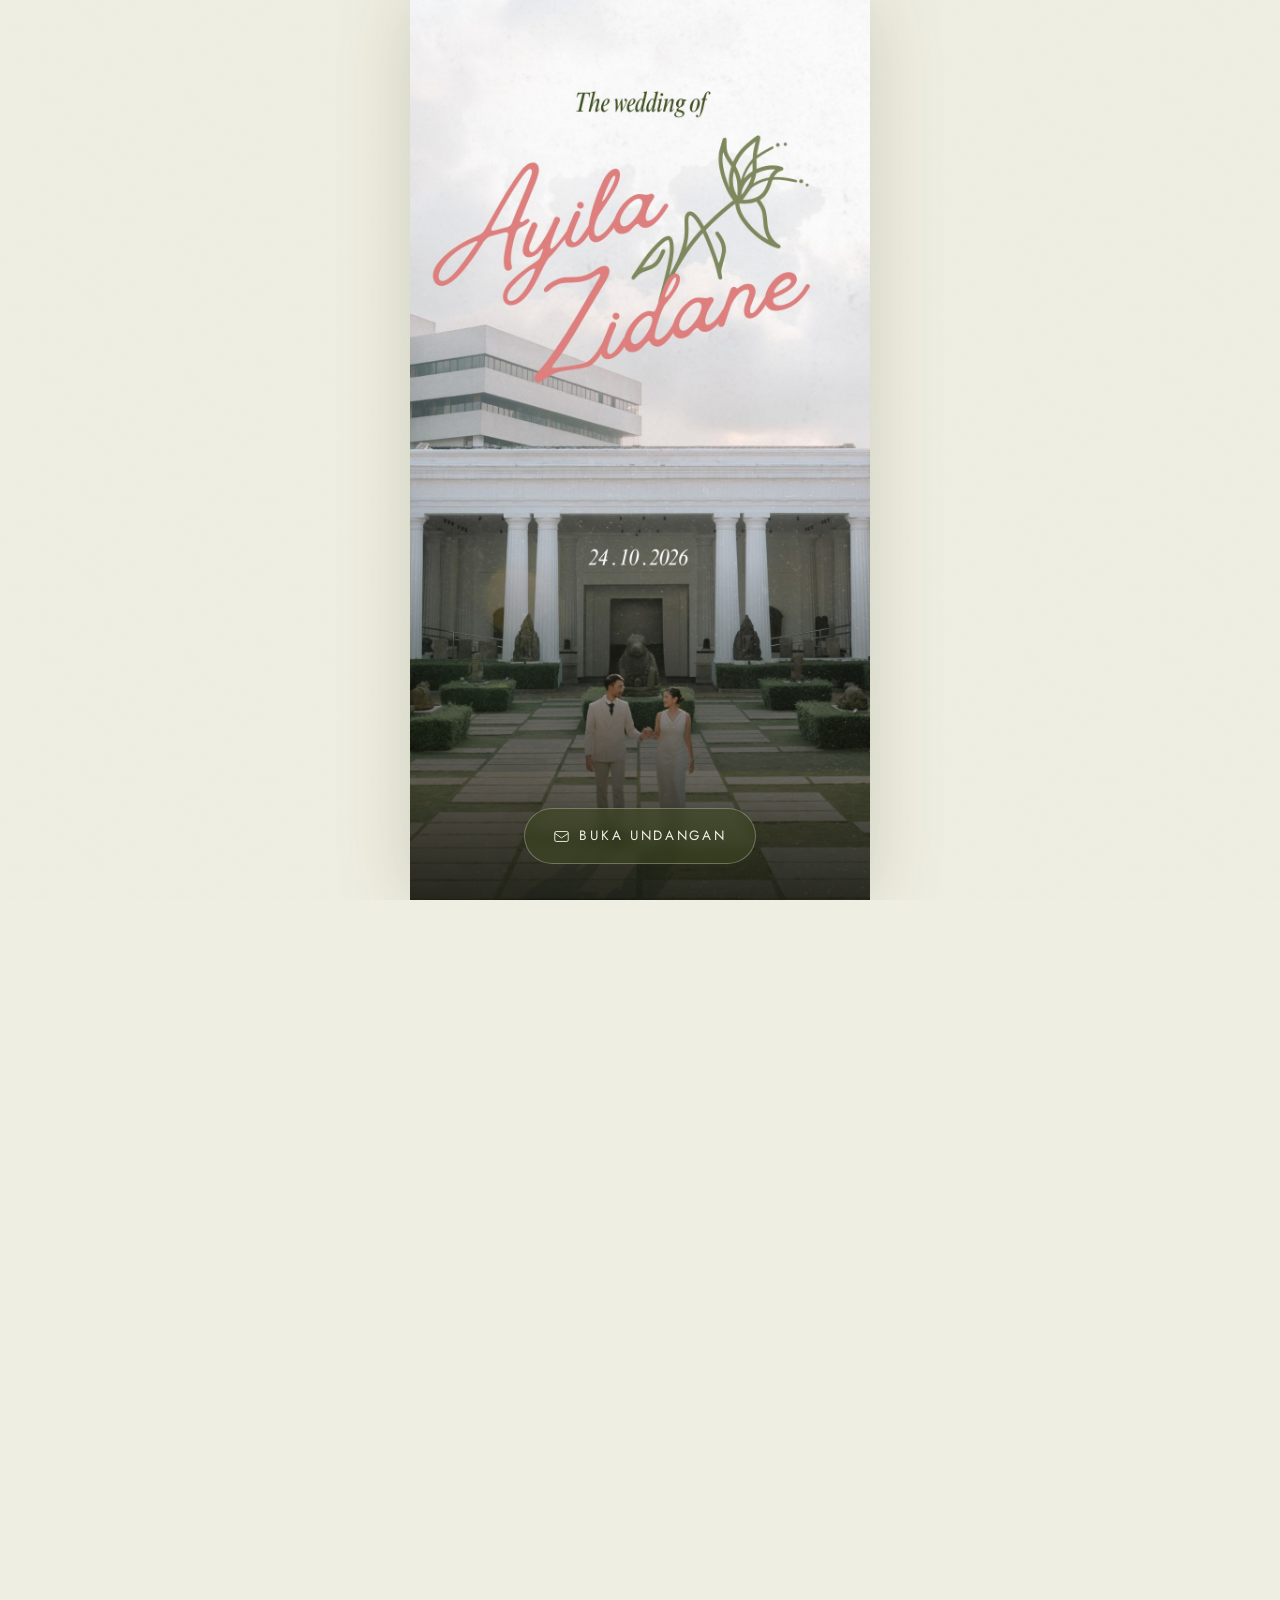
==== commit ff259b86: "Redesign couple section: big photo cards with text overlaid Replaced the small circular portrait + t" ====
--- a/index.html
+++ b/index.html
@@ -86,25 +86,37 @@
       </header>
 
       <article class="person reveal" id="personBride">
-        <div class="person__portrait"><span class="person__mono" data-mono></span><img alt="" data-photo hidden></div>
-        <h3 class="person__name" data-name></h3>
-        <p class="person__order" data-order></p>
-        <p class="person__parents"><span data-father></span><br><span class="amp">&amp;</span><br><span data-mother></span></p>
-        <a class="person__ig" data-ig hidden target="_blank" rel="noopener">
-          <svg viewBox="0 0 24 24" aria-hidden="true"><g fill="none" stroke="currentColor" stroke-width="1.4"><rect x="3" y="3" width="18" height="18" rx="5"/><circle cx="12" cy="12" r="4"/><circle cx="17.2" cy="6.8" r="1.1" fill="currentColor" stroke="none"/></g></svg>
-        </a>
+        <div class="person__photo">
+          <span class="person__mono" data-mono></span>
+          <img alt="" data-photo hidden>
+          <div class="person__scrim" aria-hidden="true"></div>
+          <a class="person__ig" data-ig hidden target="_blank" rel="noopener">
+            <svg viewBox="0 0 24 24" aria-hidden="true"><g fill="none" stroke="currentColor" stroke-width="1.4"><rect x="3" y="3" width="18" height="18" rx="5"/><circle cx="12" cy="12" r="4"/><circle cx="17.2" cy="6.8" r="1.1" fill="currentColor" stroke="none"/></g></svg>
+          </a>
+          <div class="person__info">
+            <h3 class="person__name" data-name></h3>
+            <p class="person__order" data-order></p>
+            <p class="person__parents"><span data-father></span><span class="amp">&amp;</span><span data-mother></span></p>
+          </div>
+        </div>
       </article>
 
       <div class="amp-big reveal" aria-hidden="true">&amp;</div>
 
       <article class="person reveal" id="personGroom">
-        <div class="person__portrait"><span class="person__mono" data-mono></span><img alt="" data-photo hidden></div>
-        <h3 class="person__name" data-name></h3>
-        <p class="person__order" data-order></p>
-        <p class="person__parents"><span data-father></span><br><span class="amp">&amp;</span><br><span data-mother></span></p>
-        <a class="person__ig" data-ig hidden target="_blank" rel="noopener">
-          <svg viewBox="0 0 24 24" aria-hidden="true"><g fill="none" stroke="currentColor" stroke-width="1.4"><rect x="3" y="3" width="18" height="18" rx="5"/><circle cx="12" cy="12" r="4"/><circle cx="17.2" cy="6.8" r="1.1" fill="currentColor" stroke="none"/></g></svg>
-        </a>
+        <div class="person__photo">
+          <span class="person__mono" data-mono></span>
+          <img alt="" data-photo hidden>
+          <div class="person__scrim" aria-hidden="true"></div>
+          <a class="person__ig" data-ig hidden target="_blank" rel="noopener">
+            <svg viewBox="0 0 24 24" aria-hidden="true"><g fill="none" stroke="currentColor" stroke-width="1.4"><rect x="3" y="3" width="18" height="18" rx="5"/><circle cx="12" cy="12" r="4"/><circle cx="17.2" cy="6.8" r="1.1" fill="currentColor" stroke="none"/></g></svg>
+          </a>
+          <div class="person__info">
+            <h3 class="person__name" data-name></h3>
+            <p class="person__order" data-order></p>
+            <p class="person__parents"><span data-father></span><span class="amp">&amp;</span><span data-mother></span></p>
+          </div>
+        </div>
       </article>
     </div>
   </section>
--- a/styles.css
+++ b/styles.css
@@ -227,35 +227,44 @@
   transform:translateY(var(--bg-shift, 0px)); will-change:transform;
 }
 .sec--couple .wrap{position:relative; z-index:1}
-.person{margin:0 auto; max-width:400px}
-.person__portrait{
-  width:170px; height:214px; margin:0 auto 22px;
-  border-radius:999px 999px 999px 999px;
+.person{width:100%; margin:0 auto; max-width:400px}
+/* A large edge-to-edge photo card with the name/parents overlaid at
+   the bottom on a dark scrim, instead of a small portrait circle
+   with the text below it -- the same "big photo, text baked into
+   it" treatment as the cover screen, reused here for consistency. */
+.person__photo{
+  position:relative; width:100%; aspect-ratio:3/4; margin:0 auto;
+  border-radius:var(--r); overflow:hidden;
   background:linear-gradient(160deg,var(--ivory-3),var(--ivory-2));
-  border:1px solid var(--line);
-  display:grid; place-items:center; overflow:hidden;
-  box-shadow:var(--shadow-s); position:relative;
-}
-.person__portrait::after{
-  content:""; position:absolute; inset:7px; border-radius:inherit;
-  border:1px solid rgba(157,120,109,.35); pointer-events:none;
-}
-.person__portrait img{width:100%; height:100%; object-fit:cover}
+  border:1px solid var(--line); box-shadow:var(--shadow-m);
+}
+.person__photo img{position:absolute; inset:0; width:100%; height:100%; object-fit:cover}
 .person__mono{
-  font-family:var(--f-script); font-size:56px; color:var(--sage); line-height:1;
+  position:absolute; inset:0; z-index:0; display:grid; place-items:center;
+  font-family:var(--f-script); font-size:76px; color:var(--sage); line-height:1;
+}
+.person__scrim{
+  position:absolute; inset:0; z-index:1; pointer-events:none;
+  background:linear-gradient(180deg, transparent 42%, rgba(20,24,14,.55) 76%, rgba(20,24,14,.82) 100%);
+}
+.person__info{
+  position:absolute; z-index:2; left:0; right:0; bottom:0;
+  padding:22px 20px 24px; text-align:center;
 }
 .person__name{
   font-family:var(--f-display); font-weight:600; font-size:clamp(24px,6.6vw,30px);
-  margin:0 0 6px; line-height:1.25;
-}
-.person__order{margin:0 0 8px; font-size:13px; font-weight:600; letter-spacing:.2em; text-transform:uppercase; color:var(--gold)}
-.person__parents{margin:0; color:var(--muted); font-size:15.5px; font-weight:600; line-height:1.9}
-.person__parents .amp{color:var(--sage); font-family:var(--f-display); font-size:15px}
+  margin:0 0 6px; line-height:1.25; color:var(--paper);
+}
+.person__order{margin:0 0 8px; font-size:13px; font-weight:600; letter-spacing:.2em; text-transform:uppercase; color:var(--gold-l)}
+.person__parents{margin:0; color:rgba(243,242,233,.88); font-size:14.5px; font-weight:600; line-height:1.7}
+.person__parents .amp{color:var(--gold-l); font-family:var(--f-display); font-size:14px; margin:0 6px}
 .person__ig{
-  display:inline-grid; place-items:center; width:38px; height:38px; margin-top:16px;
-  border:1px solid var(--line); border-radius:50%; color:var(--sage-d);
-}
-.person__ig svg{width:17px; height:17px}
+  position:absolute; z-index:2; top:14px; right:14px;
+  display:inline-grid; place-items:center; width:36px; height:36px;
+  border:1px solid rgba(243,242,233,.4); border-radius:50%; color:var(--paper);
+  background:rgba(20,24,14,.32); backdrop-filter:blur(4px);
+}
+.person__ig svg{width:16px; height:16px}
 .amp-big{
   font-family:var(--f-script); font-size:64px; color:var(--gold);
   line-height:1; margin:34px 0; opacity:.9;
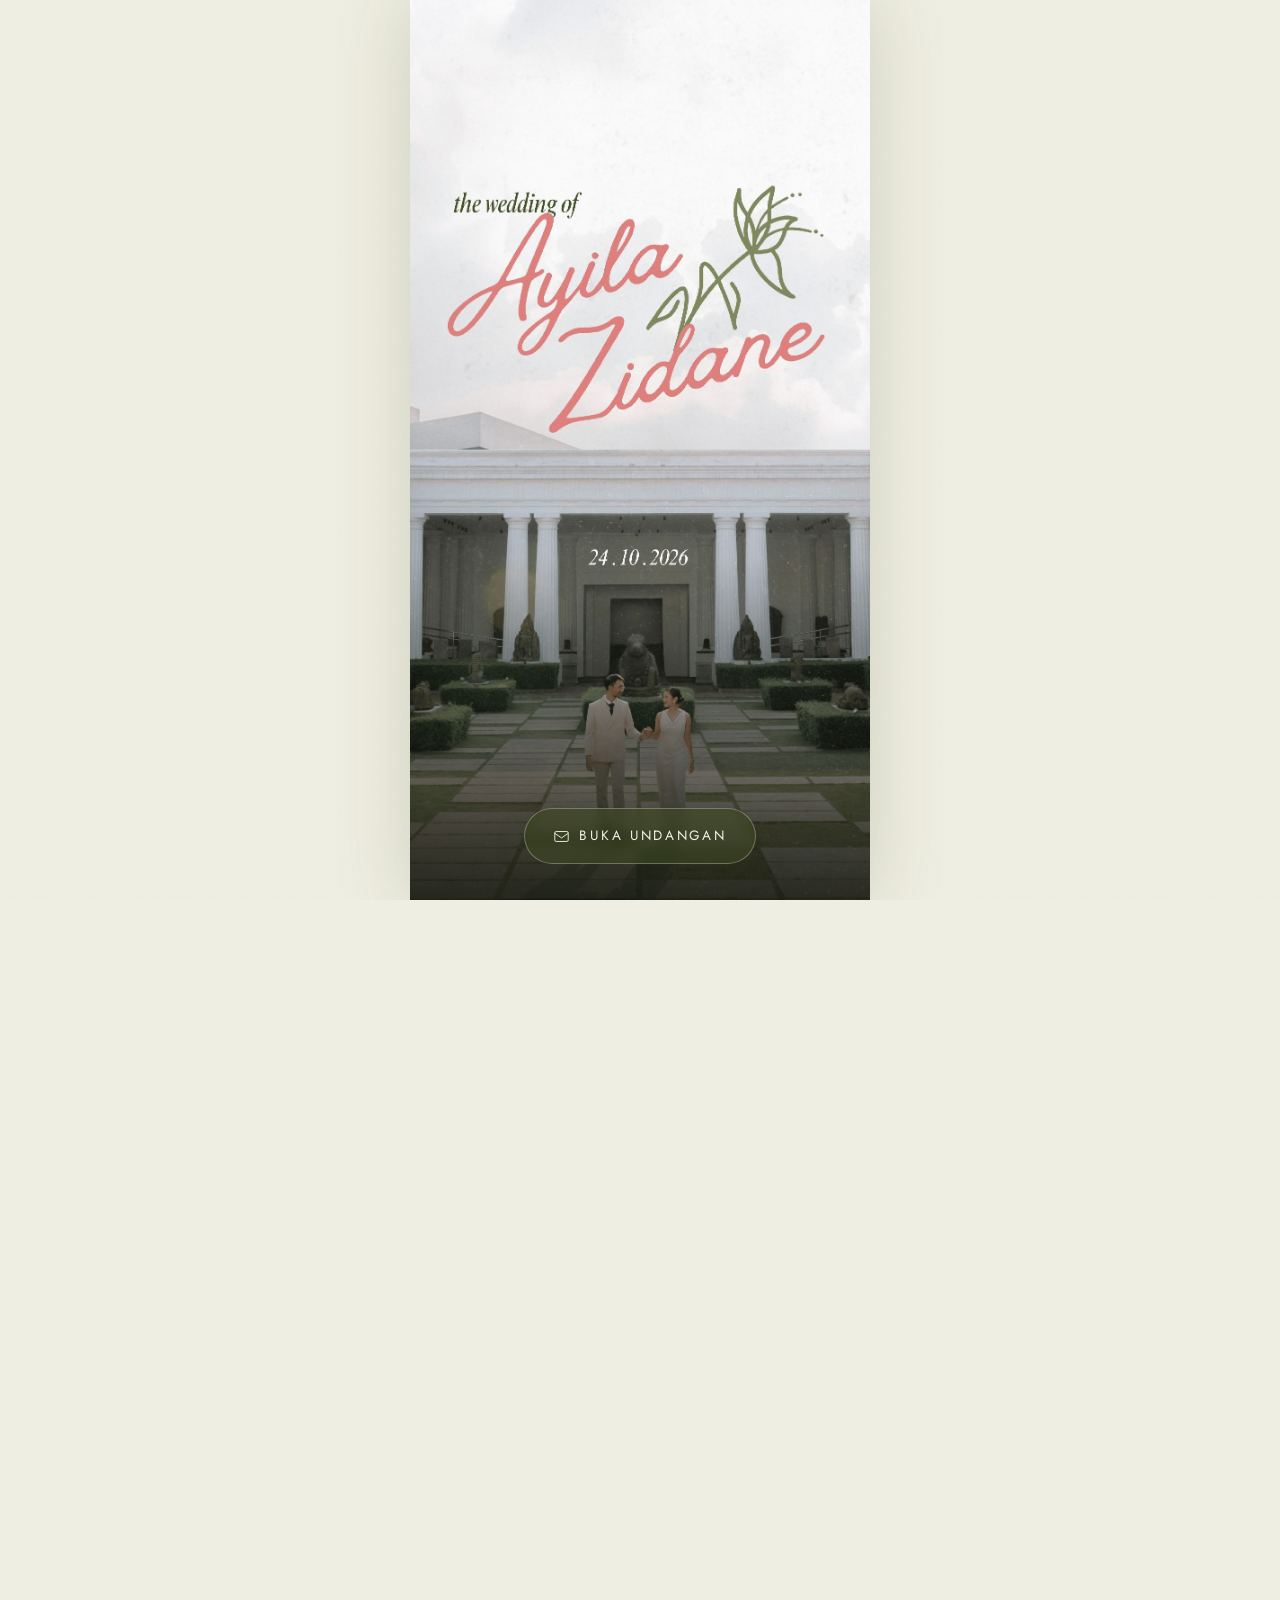
==== commit 514f0bb2: "Add akad family-only note, venue floor, arrival parking notice - QRIS caption: "Scan untuk mengirim " ====
--- a/index.html
+++ b/index.html
@@ -308,6 +308,19 @@
   </div>
 </div>
 
+<!-- VENUE ARRIVAL NOTICE (shown once, right after opening the invitation) -->
+<div class="venue-modal" id="venueModal" aria-hidden="true">
+  <button type="button" class="lightbox__close" id="venueModalClose" aria-label="Tutup">
+    <svg aria-hidden="true"><use href="#i-close"/></svg>
+  </button>
+  <div class="venue-modal__card">
+    <svg class="venue-modal__ico" aria-hidden="true"><use href="#i-pin"/></svg>
+    <h3 class="sec__title venue-modal__title">Info Lokasi</h3>
+    <p class="venue-modal__text" id="venueModalText"></p>
+    <button type="button" class="btn btn--sm" id="venueModalOk">Mengerti</button>
+  </div>
+</div>
+
 <!-- PREWEDDING LIGHTBOX -->
 <div class="lightbox" id="lightbox" aria-hidden="true">
   <button type="button" class="lightbox__close" id="lightboxClose" aria-label="Tutup">
--- a/styles.css
+++ b/styles.css
@@ -388,6 +388,7 @@
 .event__rule{height:1px; background:var(--line); margin:16px auto; width:60%}
 .event__place{margin:0; font-size:15.5px; color:var(--ink-2)}
 .event__addr{margin:4px 0 0; font-size:14.5px; color:var(--muted); line-height:1.7}
+.event__limited{margin:10px 0 0; font-size:13px; font-style:italic; color:var(--muted); line-height:1.6}
 .event__links{display:flex; gap:10px; justify-content:center; flex-wrap:wrap; margin-top:18px}
 .chip{
   display:inline-flex; align-items:center; gap:7px; text-decoration:none;
@@ -643,10 +644,27 @@
 .egg-row__ico{width:19px; height:19px; flex:none; color:var(--muted)}
 .egg-row.is-found .egg-row__ico{color:var(--sage-d)}
 .egg-row__body{flex:1; min-width:0}
-.egg-row__title{margin:0; font-size:14px; font-weight:500; color:var(--ink)}
-.egg-row__hint{margin:2px 0 0; font-size:12px; color:var(--muted); line-height:1.5}
+.egg-row__title{display:block; margin:0; font-size:14px; font-weight:500; color:var(--ink)}
+.egg-row__hint{display:block; margin:4px 0 0; font-size:12px; color:var(--muted); line-height:1.5}
 .eggs-modal__img{width:100%; border-radius:10px; margin:0 0 14px; display:block}
 .eggs-modal__text{margin:0 0 20px; font-size:15px; color:var(--ink); line-height:1.8}
+
+/* ---------- VENUE ARRIVAL NOTICE ---------- */
+.venue-modal{
+  position:fixed; inset:0; z-index:80; display:grid; place-items:center;
+  background:rgba(20,24,20,.55); opacity:0; visibility:hidden; pointer-events:none;
+  transition:opacity .3s var(--ease), visibility 0s .3s;
+  padding:calc(env(safe-area-inset-top) + 14px) 18px calc(env(safe-area-inset-bottom) + 14px);
+}
+.venue-modal.is-open{opacity:1; visibility:visible; pointer-events:auto; transition:opacity .3s var(--ease)}
+.venue-modal__card{
+  width:100%; max-width:360px;
+  background:var(--paper); border-radius:var(--r); padding:30px 22px 26px;
+  box-shadow:0 20px 60px rgba(0,0,0,.35); text-align:center;
+}
+.venue-modal__ico{width:30px; height:30px; color:var(--sage); margin:0 auto 12px; display:block}
+.venue-modal__title{font-size:clamp(22px,6vw,28px); margin:0 0 10px}
+.venue-modal__text{margin:0 0 20px; font-size:14.5px; color:var(--muted); line-height:1.75}
 
 /* ---------- TABLET / DESKTOP ---------- */
 @media (min-width:700px){
@@ -658,12 +676,23 @@
   .count{max-width:460px; gap:12px}
   .count__cell{padding:22px 6px 16px}
   .music{right:26px; bottom:26px; width:54px; height:54px}
+  /* The two big photo cards go side by side starting here too --
+     otherwise a browser window between 700-999px wide (a very
+     ordinary desktop size) still gets the single-column phone
+     layout: one narrow ~400px card stacked above the other, adrift
+     in a much wider page. Widened just for this section (not the
+     shared --wrap var) since it needs more room than everything
+     else does at this breakpoint. */
+  .sec--couple .wrap{
+    width:min(700px, 100% - 48px);
+    display:grid; grid-template-columns:1fr auto 1fr; align-items:center; gap:20px;
+  }
+  .sec--couple .sec__head{grid-column:1/-1}
+  .amp-big{margin:0}
 }
 @media (min-width:1000px){
   :root{--wrap:min(880px, 100% - 80px); --wrap-narrow:min(620px, 100% - 80px)}
-  .sec--couple .wrap{display:grid; grid-template-columns:1fr auto 1fr; align-items:center; gap:24px}
-  .sec--couple .sec__head{grid-column:1/-1}
-  .amp-big{margin:0}
+  .sec--couple .wrap{width:var(--wrap); gap:24px}
 }
 
 /* honor a device dark preference without abandoning the palette */
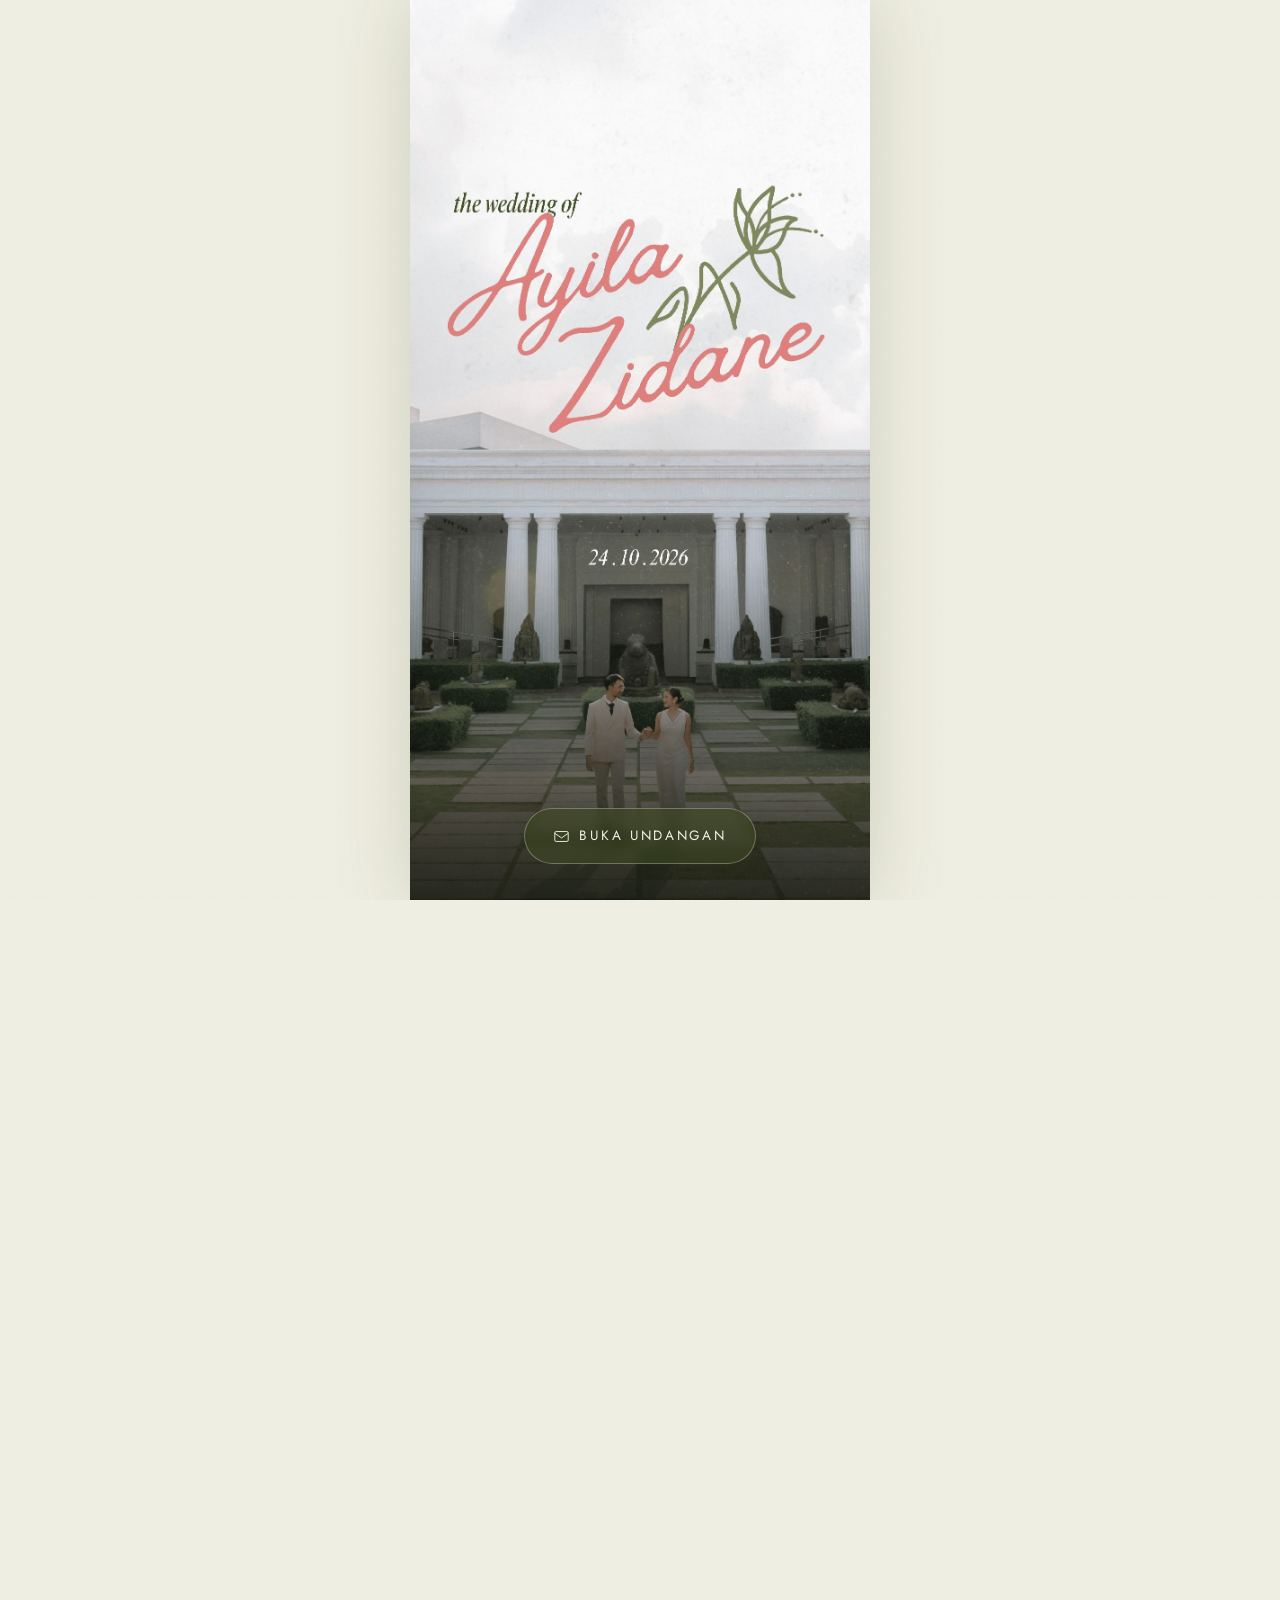
==== commit d46605e6: "Replace parking popup with an inline card next to the address Guests found the auto-opening arrival " ====
--- a/index.html
+++ b/index.html
@@ -308,19 +308,6 @@
   </div>
 </div>
 
-<!-- VENUE ARRIVAL NOTICE (shown once, right after opening the invitation) -->
-<div class="venue-modal" id="venueModal" aria-hidden="true">
-  <button type="button" class="lightbox__close" id="venueModalClose" aria-label="Tutup">
-    <svg aria-hidden="true"><use href="#i-close"/></svg>
-  </button>
-  <div class="venue-modal__card">
-    <svg class="venue-modal__ico" aria-hidden="true"><use href="#i-pin"/></svg>
-    <h3 class="sec__title venue-modal__title">Info Lokasi</h3>
-    <p class="venue-modal__text" id="venueModalText"></p>
-    <button type="button" class="btn btn--sm" id="venueModalOk">Mengerti</button>
-  </div>
-</div>
-
 <!-- PREWEDDING LIGHTBOX -->
 <div class="lightbox" id="lightbox" aria-hidden="true">
   <button type="button" class="lightbox__close" id="lightboxClose" aria-label="Tutup">
--- a/styles.css
+++ b/styles.css
@@ -388,6 +388,13 @@
 .event__rule{height:1px; background:var(--line); margin:16px auto; width:60%}
 .event__place{margin:0; font-size:15.5px; color:var(--ink-2)}
 .event__addr{margin:4px 0 0; font-size:14.5px; color:var(--muted); line-height:1.7}
+.event__parking{
+  display:flex; align-items:flex-start; gap:8px; text-align:left;
+  margin:14px 0 0; padding:11px 14px; border-radius:10px;
+  background:var(--ivory-2); border:1px solid var(--line);
+  font-size:13px; color:var(--ink-2); line-height:1.6;
+}
+.event__parking-ico{width:15px; height:15px; flex:none; margin-top:2px; color:var(--sage)}
 .event__limited{margin:10px 0 0; font-size:13px; font-style:italic; color:var(--muted); line-height:1.6}
 .event__links{display:flex; gap:10px; justify-content:center; flex-wrap:wrap; margin-top:18px}
 .chip{
@@ -649,22 +656,6 @@
 .eggs-modal__img{width:100%; border-radius:10px; margin:0 0 14px; display:block}
 .eggs-modal__text{margin:0 0 20px; font-size:15px; color:var(--ink); line-height:1.8}
 
-/* ---------- VENUE ARRIVAL NOTICE ---------- */
-.venue-modal{
-  position:fixed; inset:0; z-index:80; display:grid; place-items:center;
-  background:rgba(20,24,20,.55); opacity:0; visibility:hidden; pointer-events:none;
-  transition:opacity .3s var(--ease), visibility 0s .3s;
-  padding:calc(env(safe-area-inset-top) + 14px) 18px calc(env(safe-area-inset-bottom) + 14px);
-}
-.venue-modal.is-open{opacity:1; visibility:visible; pointer-events:auto; transition:opacity .3s var(--ease)}
-.venue-modal__card{
-  width:100%; max-width:360px;
-  background:var(--paper); border-radius:var(--r); padding:30px 22px 26px;
-  box-shadow:0 20px 60px rgba(0,0,0,.35); text-align:center;
-}
-.venue-modal__ico{width:30px; height:30px; color:var(--sage); margin:0 auto 12px; display:block}
-.venue-modal__title{font-size:clamp(22px,6vw,28px); margin:0 0 10px}
-.venue-modal__text{margin:0 0 20px; font-size:14.5px; color:var(--muted); line-height:1.75}
 
 /* ---------- TABLET / DESKTOP ---------- */
 @media (min-width:700px){
